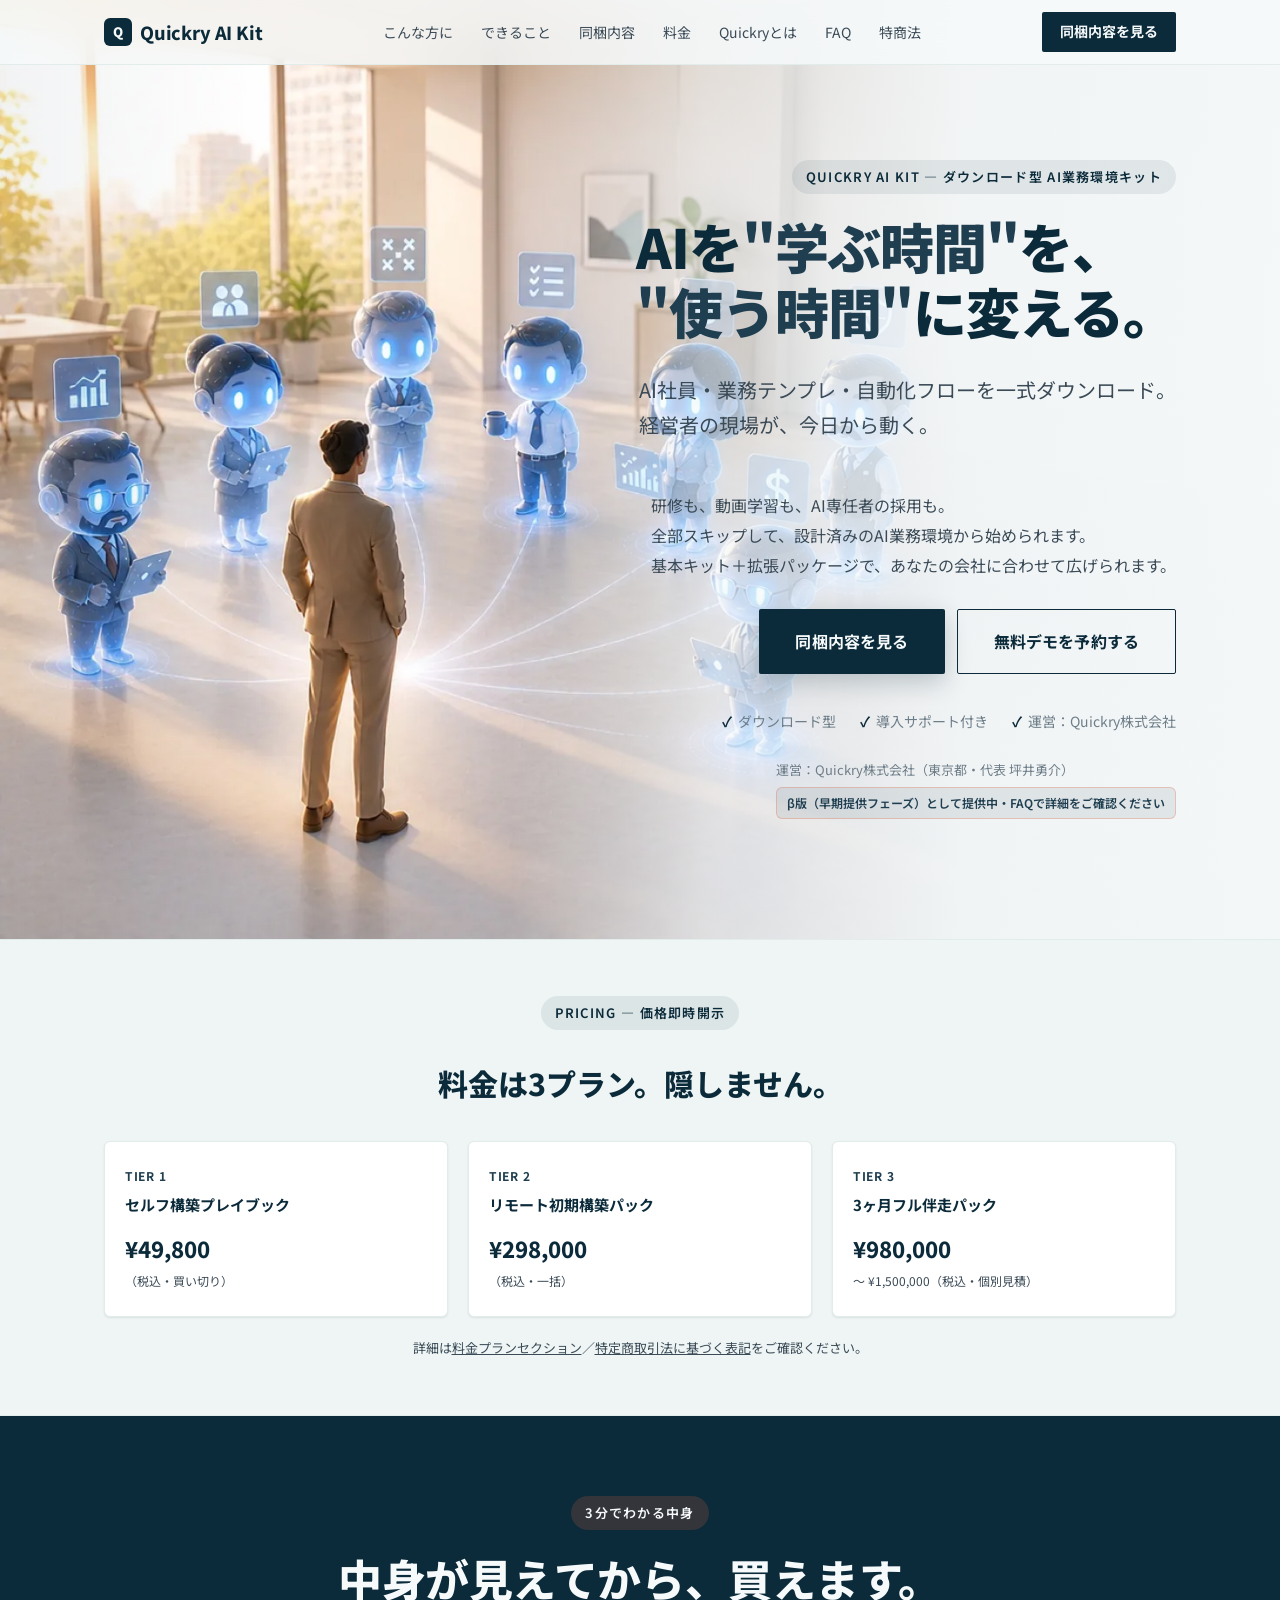
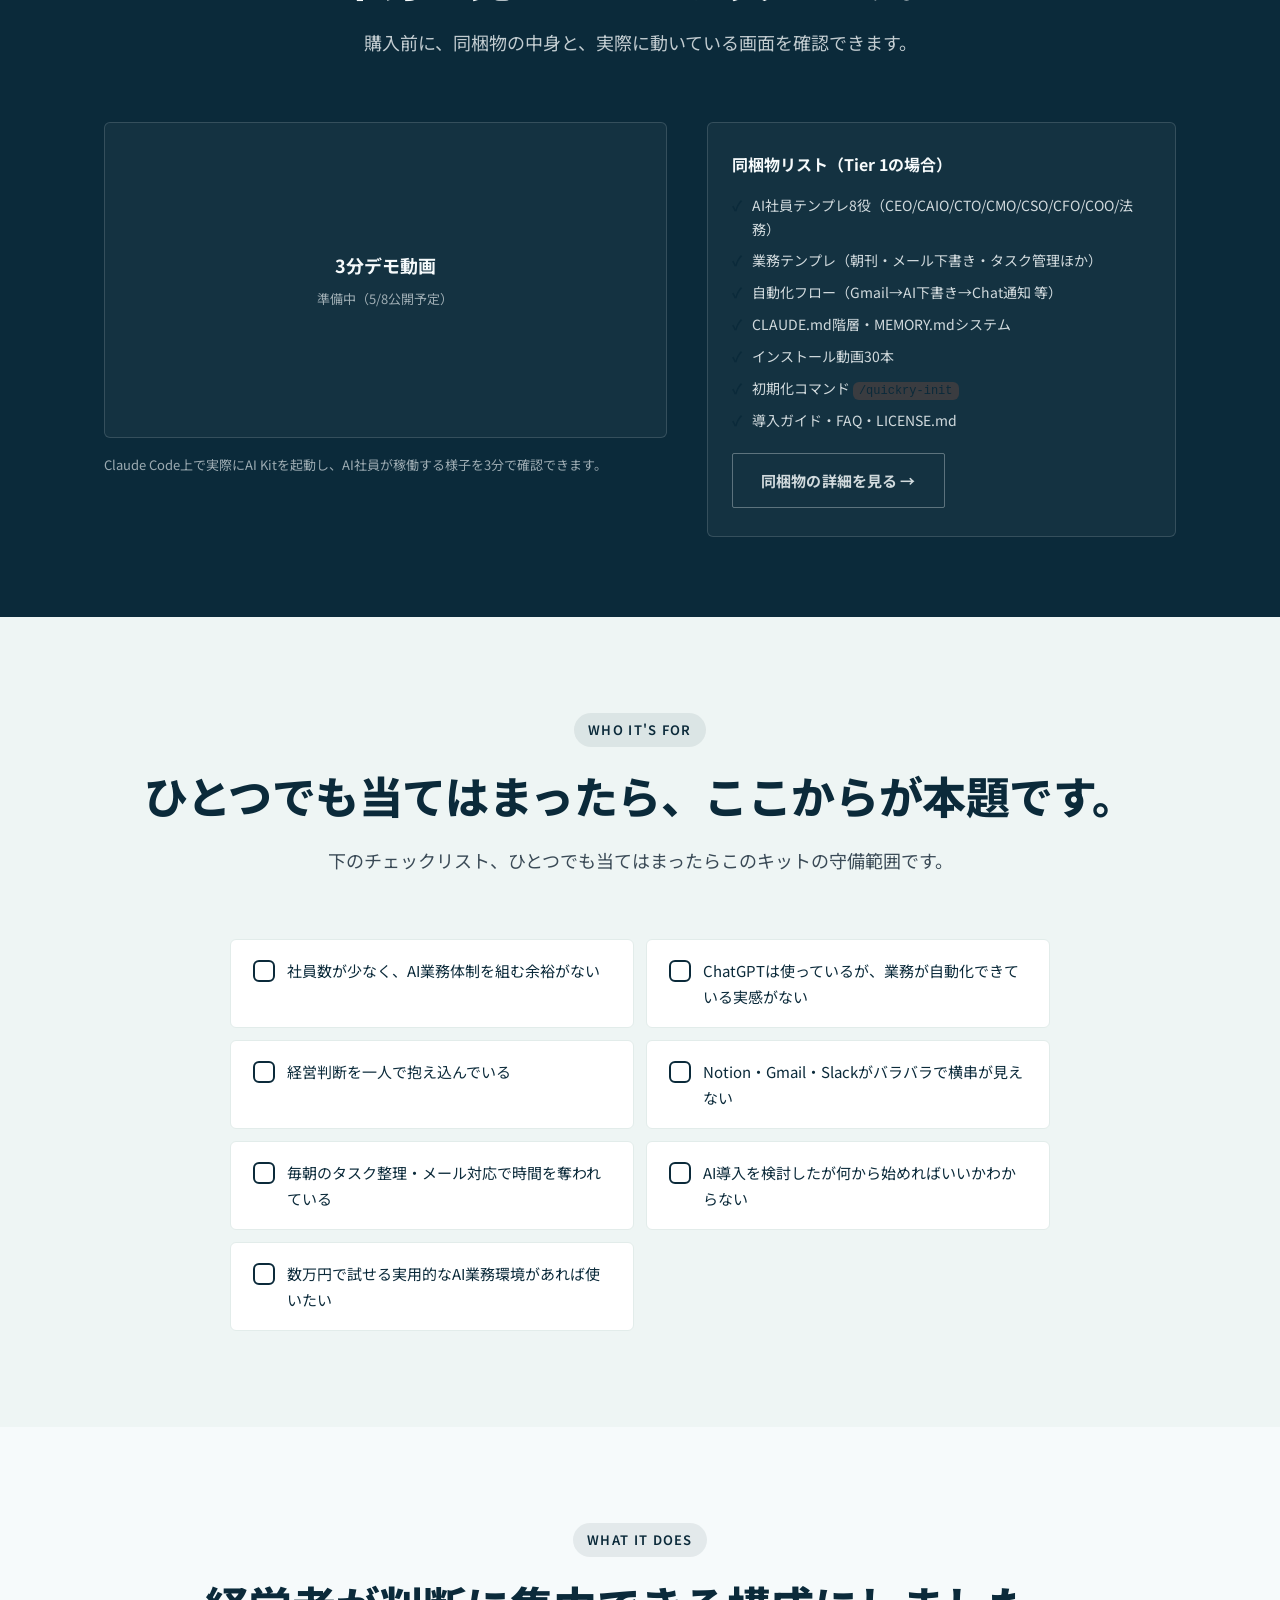
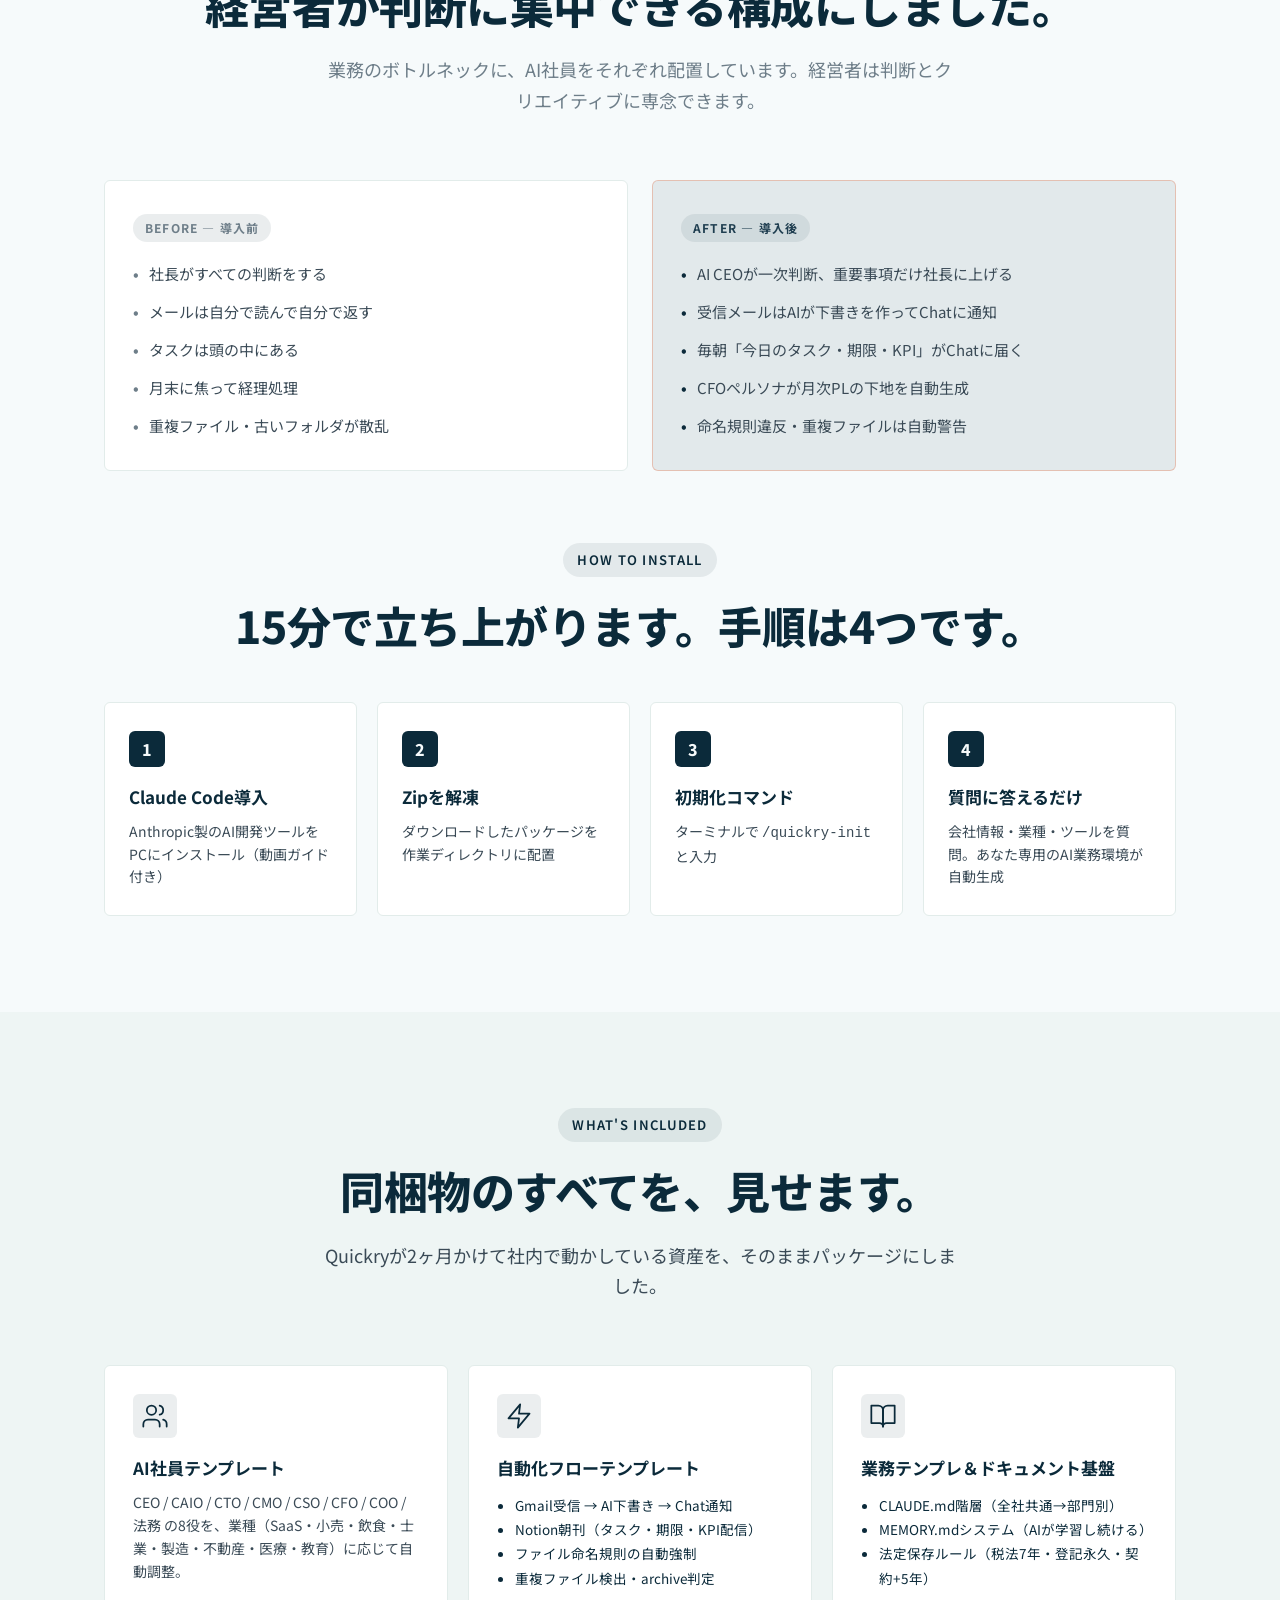
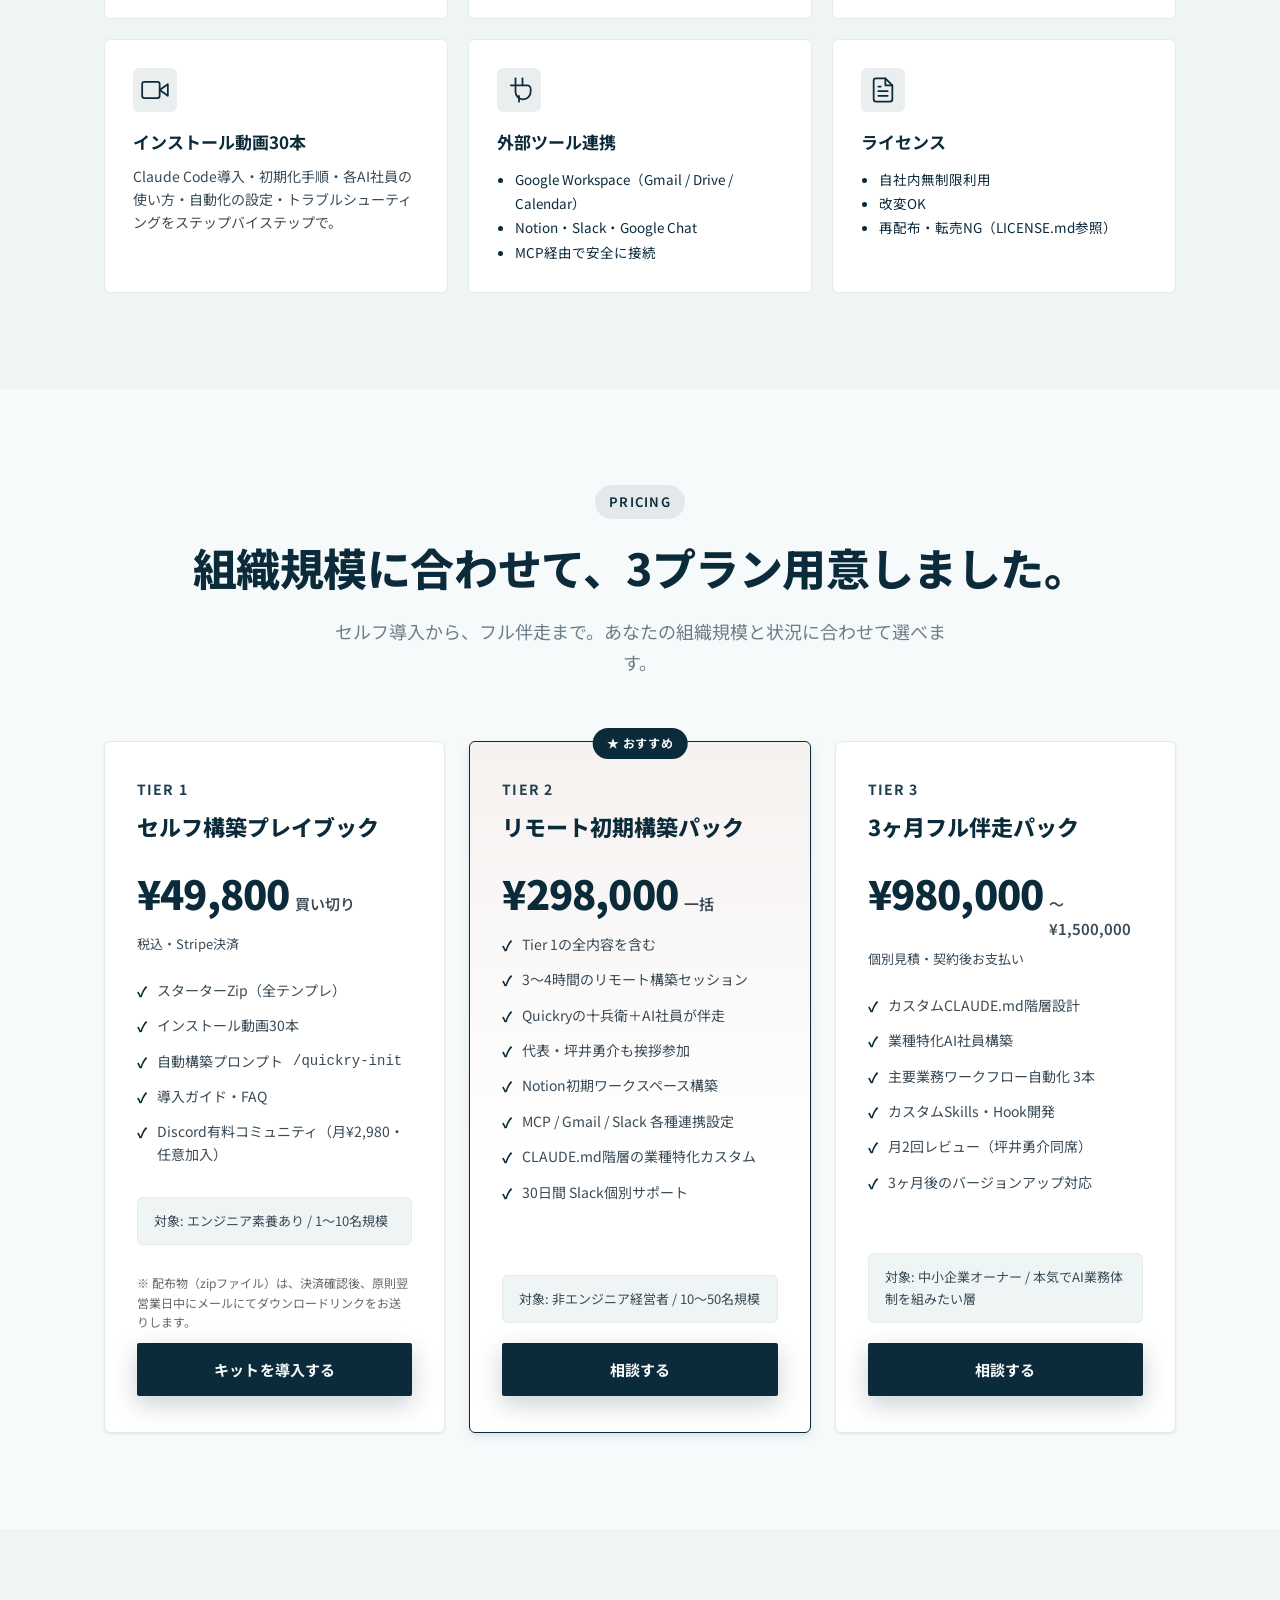
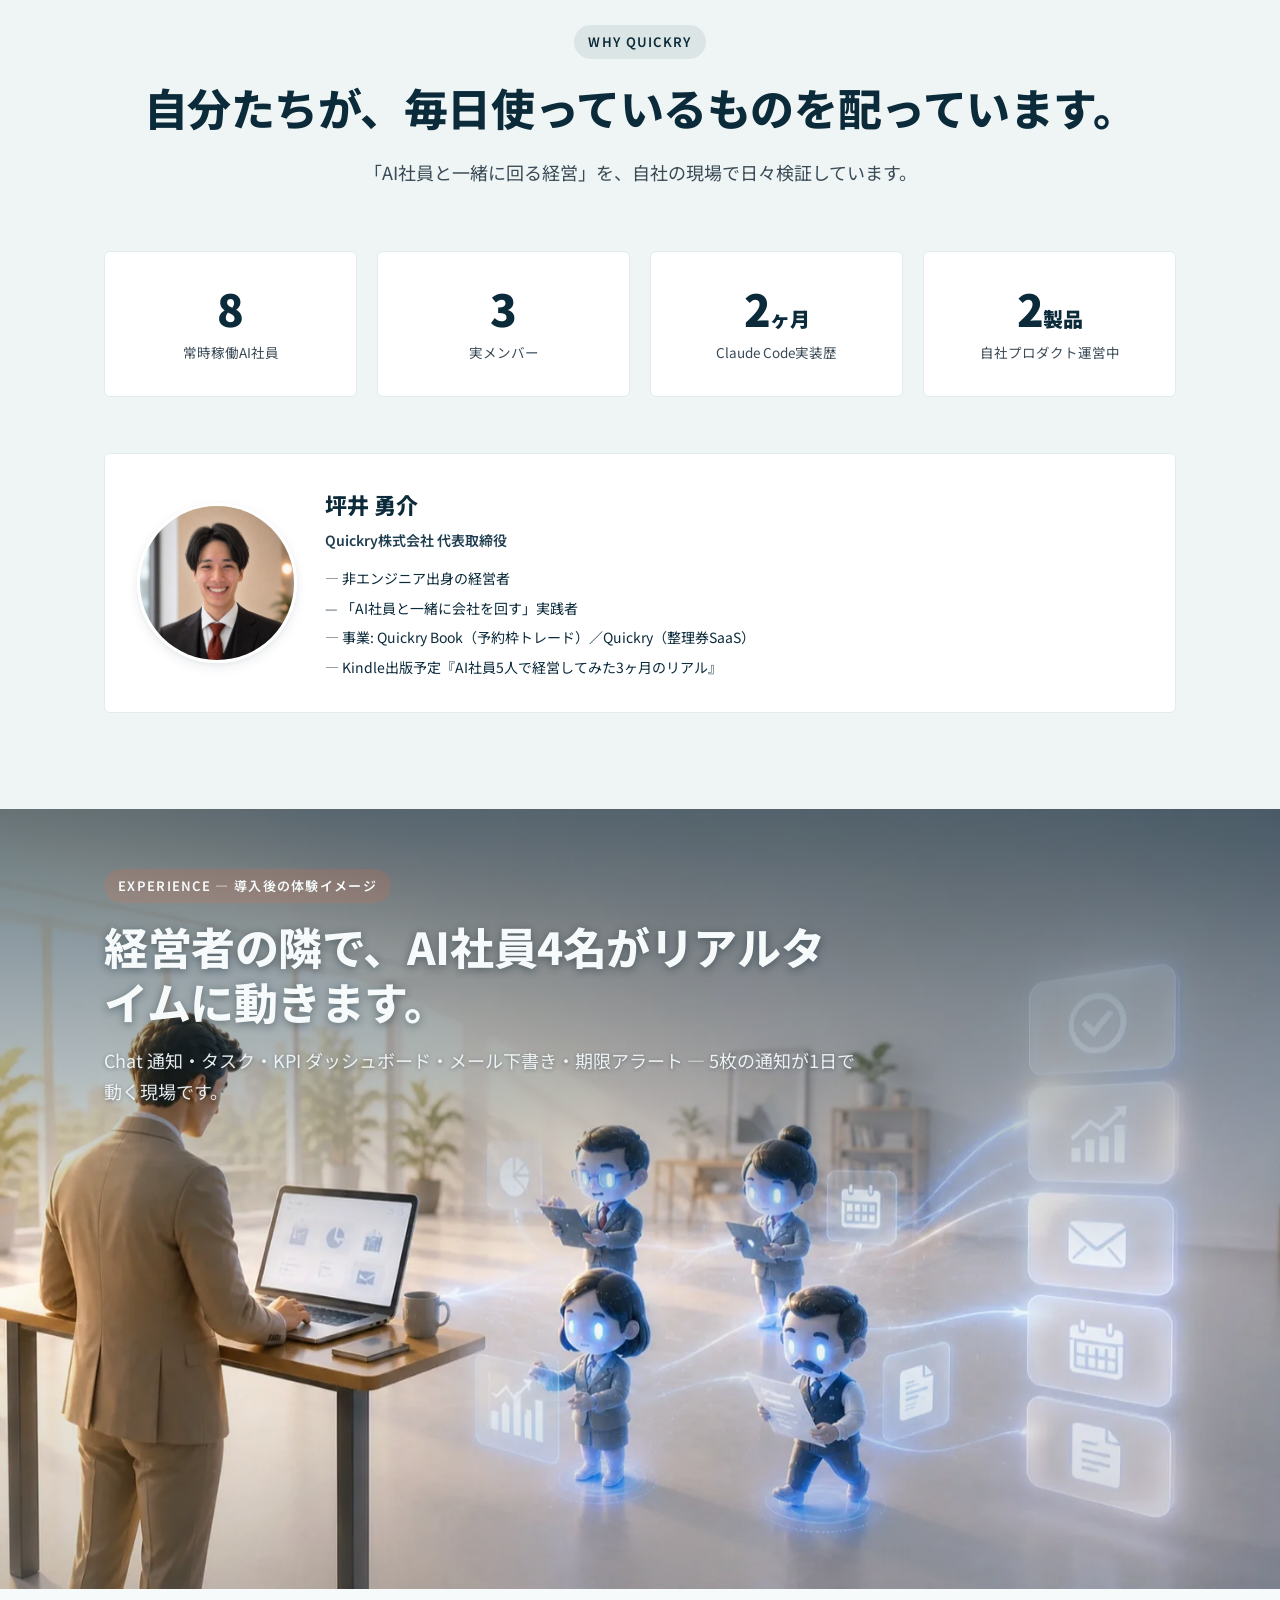
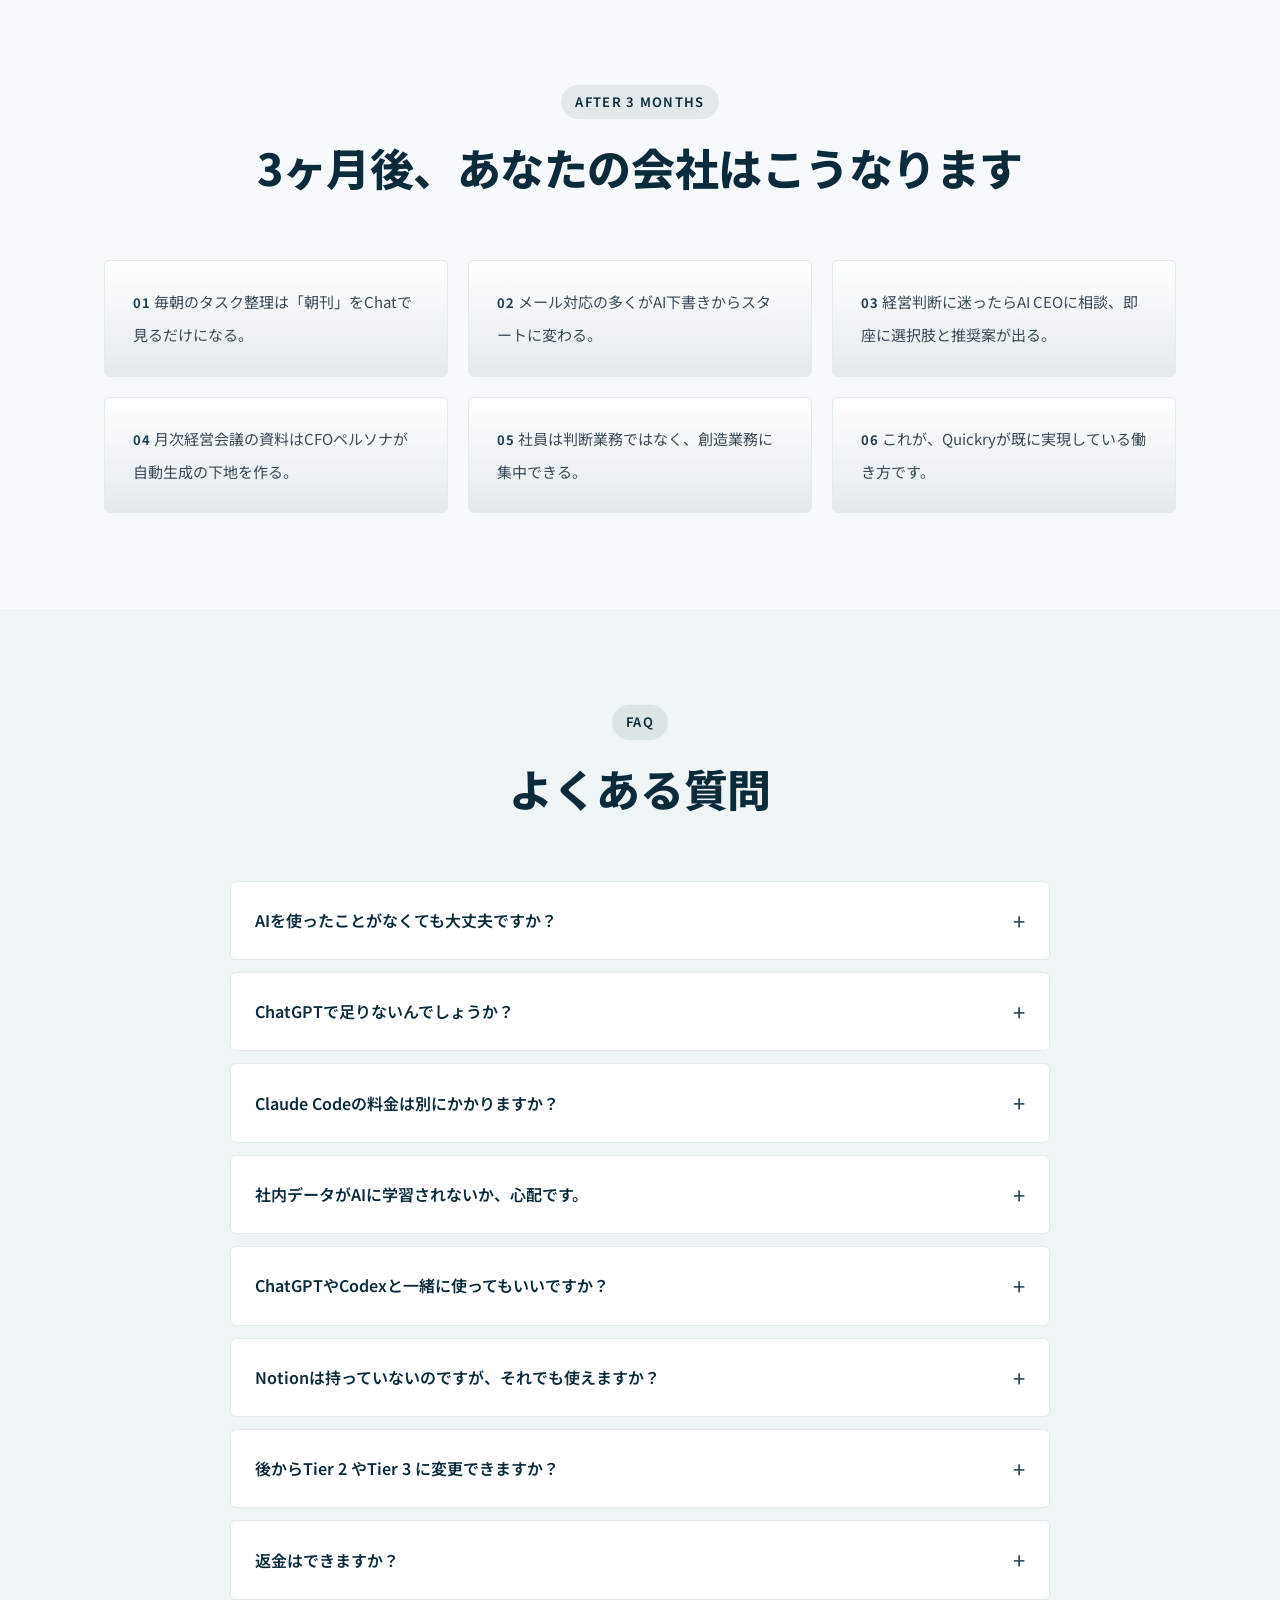
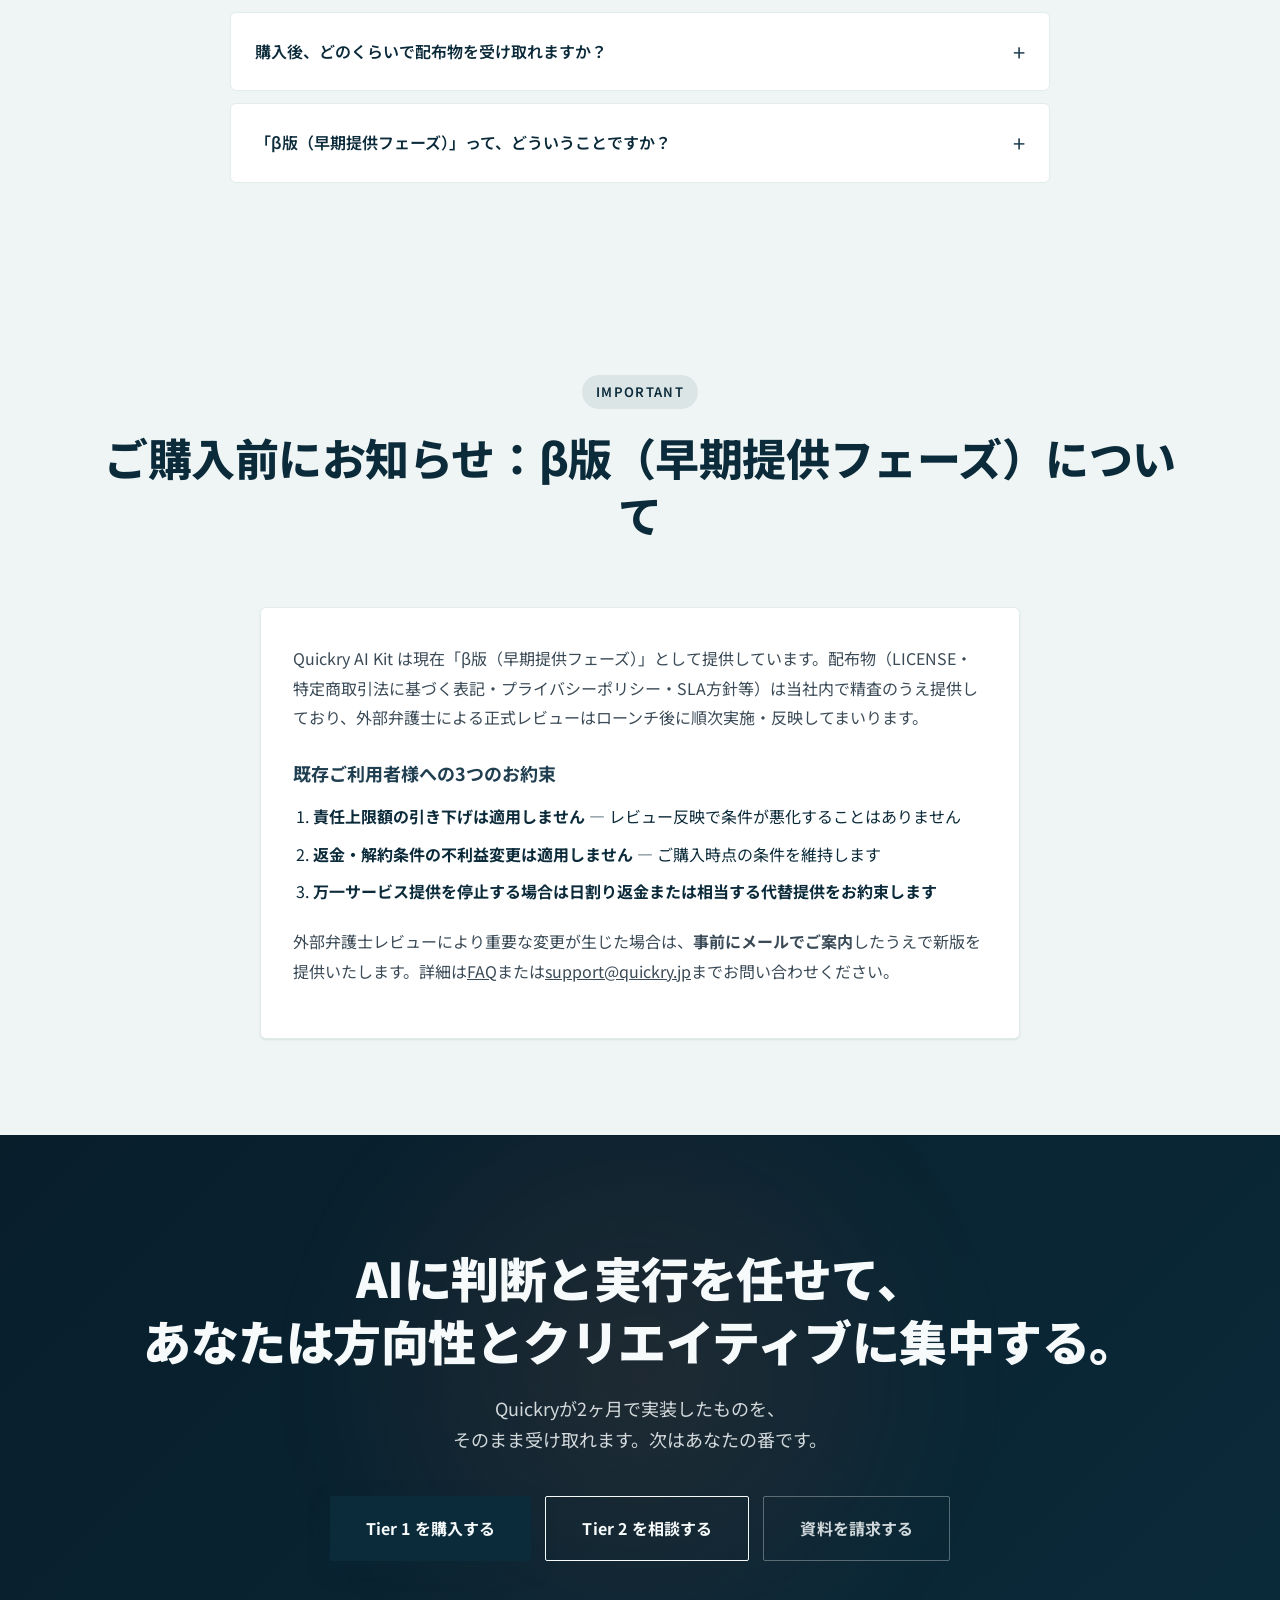
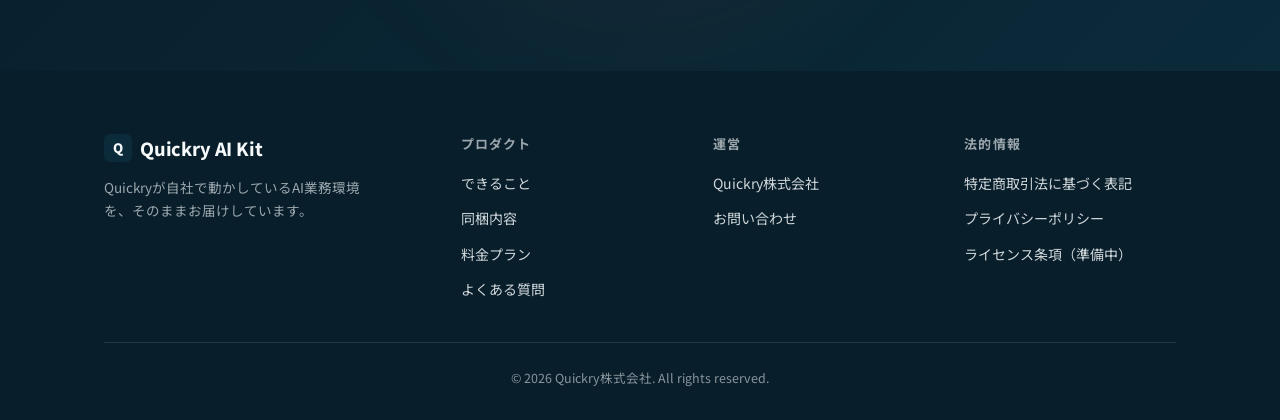
==== index.html @ d0d37cea "feat: AI Kit LP本体（HTML/CSS/Assets）追加 - β版5/15ローンチ準備 - index.html / legal.html / privacy.html: LP本体3ペ" ====
<!doctype html>
<html lang="ja">
  <head>
    <meta charset="UTF-8" />
    <meta name="viewport" content="width=device-width, initial-scale=1.0" />
    <meta
      name="description"
      content="AIを学ぶ時間を、使う時間に変える。AI社員・業務テンプレ・自動化フローを一式ダウンロードできる、ダウンロード型のAI業務環境キット。Claude Code対応。運営：Quickry株式会社。"
    />
    <meta
      name="keywords"
      content="AI業務環境, AI Kit, Claude Code, AI社員, 中小企業, 自動化, Quickry"
    />

    <!-- OGP -->
    <meta property="og:type" content="website" />
    <meta property="og:title" content="Quickry AI Kit — AIを学ぶ時間を、使う時間に変える。" />
    <meta
      property="og:description"
      content="AI社員・業務テンプレ・自動化フローを一式ダウンロード。経営者の現場が、今日から動く。ダウンロード型のAI業務環境キット。"
    />
    <meta property="og:site_name" content="Quickry AI Kit" />
    <meta property="og:image" content="/assets/ogp_1200x630.jpg" />

    <!-- Twitter Card -->
    <meta name="twitter:card" content="summary_large_image" />
    <meta name="twitter:title" content="Quickry AI Kit — AIを学ぶ時間を、使う時間に変える。" />
    <meta name="twitter:description" content="AI社員・業務テンプレ・自動化フローを一式ダウンロード。経営者の現場が、今日から動く。" />
    <meta name="twitter:image" content="/assets/ogp_1200x630.jpg" />

    <!-- Canonical URL（坪井CEO承認後 ai-kit.quickry.jp に確定する想定） -->
    <link rel="canonical" href="https://ai-kit.quickry.jp/" />

    <!-- Structured Data -->
    <script type="application/ld+json">
      {
        "@context": "https://schema.org",
        "@type": "Product",
        "name": "Quickry AI Kit",
        "description": "AIを学ぶ時間を、使う時間に変える。AI社員・業務テンプレ・自動化フローを一式ダウンロードできる、ダウンロード型のAI業務環境キット。",
        "brand": {
          "@type": "Brand",
          "name": "Quickry"
        },
        "image": "/assets/ogp_1200x630.jpg",
        "offers": [
          {
            "@type": "Offer",
            "name": "Tier 1 セルフ構築プレイブック",
            "price": "49800",
            "priceCurrency": "JPY"
          },
          {
            "@type": "Offer",
            "name": "Tier 2 リモート初期構築パック",
            "price": "298000",
            "priceCurrency": "JPY"
          },
          {
            "@type": "Offer",
            "name": "Tier 3 3ヶ月フル伴走パック",
            "price": "980000",
            "priceCurrency": "JPY"
          }
        ]
      }
    </script>

    <title>Quickry AI Kit — AIを学ぶ時間を、使う時間に変える。</title>

    <link rel="preconnect" href="https://fonts.googleapis.com" />
    <link rel="preconnect" href="https://fonts.gstatic.com" crossorigin />
    <link
      href="https://fonts.googleapis.com/css2?family=Noto+Sans+JP:wght@400;500;600;700;800;900&display=swap"
      rel="stylesheet"
    />
    <link rel="stylesheet" href="style.css" />

    <!-- Google tag (gtag.js) -->
    <script async src="https://www.googletagmanager.com/gtag/js?id=G-9F9V0YL1FL"></script>
    <script>
      window.dataLayer = window.dataLayer || [];
      function gtag(){dataLayer.push(arguments);}
      gtag('js', new Date());
      gtag('config', 'G-9F9V0YL1FL');
      // 明示的 page_view（拡張計測機能で自動送信されるが DebugView 動作確認のため明示）
      gtag('event', 'page_view', {
        page_title: document.title,
        page_location: window.location.href,
        page_path: window.location.pathname
      });
    </script>
  </head>
  <body>
    <!-- ======================= Header ======================= -->
    <header class="site-header">
      <div class="container">
        <nav class="nav" aria-label="Primary">
          <a href="#" class="nav-brand">
            <span class="nav-brand-mark">Q</span>
            <span>Quickry AI Kit</span>
          </a>
          <ul class="nav-links">
            <li><a href="#problem">こんな方に</a></li>
            <li><a href="#overview">できること</a></li>
            <li><a href="#includes">同梱内容</a></li>
            <li><a href="#pricing">料金</a></li>
            <li><a href="#why">Quickryとは</a></li>
            <li><a href="#faq">FAQ</a></li>
            <li><a href="legal.html">特商法</a></li>
          </ul>
          <a href="#pricing" class="nav-cta">同梱内容を見る</a>
          <button class="nav-toggle" aria-label="メニューを開く">☰</button>
        </nav>
      </div>
    </header>

    <!-- ======================= Hero ======================= -->
    <!-- D案 2026-05-05 里見§3-3: フル幅画像背景 + 右overlayコピー帯
         - .hero-bg-picture（absolute全面・picture要素）
         - .hero-inner-overlay（右寄せ max-width 520px）
         - モバイルは縦並び（画像上・コピー下） -->
    <section class="hero">
      <picture class="hero-bg-picture">
        <!-- モバイル WebP（最優先・帯域節約） -->
        <source
          media="(max-width: 768px)"
          srcset="assets/hero_main_mobile_750x420.webp"
          type="image/webp"
        />
        <!-- モバイル JPEG（WebP非対応モバイルブラウザ向け） -->
        <source
          media="(max-width: 768px)"
          srcset="assets/hero_main_mobile_750x420.jpg"
          type="image/jpeg"
        />
        <!-- デスクトップ WebP 優先 -->
        <source
          srcset="assets/hero_main_1920x1080.webp"
          type="image/webp"
        />
        <!-- フォールバック JPEG（デスクトップ・WebP非対応） -->
        <img
          src="assets/hero_main_1920x1080.jpg"
          alt="経営者を取り囲む7名のAI社員ミニチュア・Quickry AI Kit"
          width="1920"
          height="1080"
          loading="eager"
          fetchpriority="high"
          decoding="async"
        />
      </picture>
      <div class="hero-inner-overlay">
        <span class="eyebrow">Quickry AI Kit — ダウンロード型 AI業務環境キット</span>
        <h1 class="hero-title">
          <span class="hero-title-line">AIを<span class="accent">"学ぶ時間"</span>を、</span>
          <span class="hero-title-line"><span class="accent">"使う時間"</span>に変える。</span>
        </h1>
        <p class="hero-sub">
          AI社員・業務テンプレ・自動化フローを一式ダウンロード。<br />
          経営者の現場が、今日から動く。
        </p>
        <p class="hero-desc">
          研修も、動画学習も、AI専任者の採用も。<br />
          全部スキップして、設計済みのAI業務環境から始められます。<br />
          基本キット＋拡張パッケージで、あなたの会社に合わせて広げられます。
        </p>
        <div class="hero-cta-group">
          <a href="#includes" class="btn btn-primary btn-lg">同梱内容を見る</a>
          <a href="#contact" data-lead-tier="demo" class="btn btn-secondary btn-lg">無料デモを予約する</a>
        </div>
        <div class="hero-badges">
          <span>ダウンロード型</span>
          <span>導入サポート付き</span>
          <span>運営：Quickry株式会社</span>
        </div>
        <p class="hero-company">
          運営：Quickry株式会社（東京都・代表 坪井勇介）<br />
          <span class="alpha-label">β版（早期提供フェーズ）として提供中・FAQで詳細をご確認ください</span>
        </p>
      </div>
    </section>

    <!-- ======================= Price Quick View (FV直下・即時開示) ======================= -->
    <section class="price-quick">
      <div class="container">
        <div class="price-quick-inner">
          <div class="price-quick-head">
            <span class="eyebrow">Pricing — 価格即時開示</span>
            <h2>料金は3プラン。隠しません。</h2>
          </div>
          <div class="price-quick-grid">
            <div class="price-quick-item">
              <div class="pq-tier">Tier 1</div>
              <div class="pq-name">セルフ構築プレイブック</div>
              <div class="pq-amount">¥49,800<span class="pq-unit">（税込・買い切り）</span></div>
            </div>
            <div class="price-quick-item">
              <div class="pq-tier">Tier 2</div>
              <div class="pq-name">リモート初期構築パック</div>
              <div class="pq-amount">¥298,000<span class="pq-unit">（税込・一括）</span></div>
            </div>
            <div class="price-quick-item">
              <div class="pq-tier">Tier 3</div>
              <div class="pq-name">3ヶ月フル伴走パック</div>
              <div class="pq-amount">¥980,000<span class="pq-unit">〜 ¥1,500,000（税込・個別見積）</span></div>
            </div>
          </div>
          <p class="price-quick-note">
            詳細は<a href="#pricing">料金プランセクション</a>／<a href="legal.html">特定商取引法に基づく表記</a>をご確認ください。
          </p>
        </div>
      </div>
    </section>

    <!-- ======================= Demo + Includes Quick View（中身が見える素材・FV直下固定） ======================= -->
    <section class="demo-quick">
      <div class="container">
        <div class="section-head">
          <span class="eyebrow">3分でわかる中身</span>
          <h2 class="section-title">中身が見えてから、買えます。</h2>
          <p class="section-subtitle">
            購入前に、同梱物の中身と、実際に動いている画面を確認できます。
          </p>
        </div>
        <div class="demo-grid">
          <div class="demo-video">
            <div class="demo-video-wrap">
              <!-- 3分デモ動画埋め込み枠（YouTube等） -->
              <div class="demo-video-placeholder">
                <span class="demo-video-label">3分デモ動画</span>
                <span class="demo-video-sub">準備中（5/8公開予定）</span>
              </div>
            </div>
            <p class="demo-video-caption">
              Claude Code上で実際にAI Kitを起動し、AI社員が稼働する様子を3分で確認できます。
            </p>
          </div>
          <div class="demo-list">
            <h4>同梱物リスト（Tier 1の場合）</h4>
            <ul>
              <li>AI社員テンプレ8役（CEO/CAIO/CTO/CMO/CSO/CFO/COO/法務）</li>
              <li>業務テンプレ（朝刊・メール下書き・タスク管理ほか）</li>
              <li>自動化フロー（Gmail→AI下書き→Chat通知 等）</li>
              <li>CLAUDE.md階層・MEMORY.mdシステム</li>
              <li>インストール動画30本</li>
              <li>初期化コマンド <code>/quickry-init</code></li>
              <li>導入ガイド・FAQ・LICENSE.md</li>
            </ul>
            <a href="#includes" class="btn btn-ghost">同梱物の詳細を見る →</a>
          </div>
        </div>
      </div>
    </section>

    <!-- ======================= Problem Checklist ======================= -->
    <section class="section section-soft" id="problem">
      <div class="container">
        <div class="section-head">
          <span class="eyebrow">Who it's for</span>
          <h2 class="section-title">ひとつでも当てはまったら、ここからが本題です。</h2>
          <p class="section-subtitle">
            下のチェックリスト、ひとつでも当てはまったらこのキットの守備範囲です。
          </p>
        </div>
        <div class="checklist">
          <div class="check-item">
            <span class="box"></span>
            <span>社員数が少なく、AI業務体制を組む余裕がない</span>
          </div>
          <div class="check-item">
            <span class="box"></span>
            <span
              >ChatGPTは使っているが、業務が自動化できている実感がない</span
            >
          </div>
          <div class="check-item">
            <span class="box"></span>
            <span>経営判断を一人で抱え込んでいる</span>
          </div>
          <div class="check-item">
            <span class="box"></span>
            <span>Notion・Gmail・Slackがバラバラで横串が見えない</span>
          </div>
          <div class="check-item">
            <span class="box"></span>
            <span>毎朝のタスク整理・メール対応で時間を奪われている</span>
          </div>
          <div class="check-item">
            <span class="box"></span>
            <span>AI導入を検討したが何から始めればいいかわからない</span>
          </div>
          <div class="check-item">
            <span class="box"></span>
            <span>数万円で試せる実用的なAI業務環境があれば使いたい</span>
          </div>
        </div>
      </div>
    </section>

    <!-- ======================= Overview / Before-After ======================= -->
    <section class="section" id="overview">
      <div class="container">
        <div class="section-head">
          <span class="eyebrow">What it does</span>
          <h2 class="section-title">経営者が判断に集中できる構成にしました。</h2>
          <p class="section-subtitle">
            業務のボトルネックに、AI社員をそれぞれ配置しています。経営者は判断とクリエイティブに専念できます。
          </p>
        </div>
        <div class="ba-grid">
          <div class="ba-card before">
            <span class="ba-label">Before — 導入前</span>
            <ul class="ba-list">
              <li>社長がすべての判断をする</li>
              <li>メールは自分で読んで自分で返す</li>
              <li>タスクは頭の中にある</li>
              <li>月末に焦って経理処理</li>
              <li>重複ファイル・古いフォルダが散乱</li>
            </ul>
          </div>
          <div class="ba-card after">
            <span class="ba-label">After — 導入後</span>
            <ul class="ba-list">
              <li>AI CEOが一次判断、重要事項だけ社長に上げる</li>
              <li>受信メールはAIが下書きを作ってChatに通知</li>
              <li>毎朝「今日のタスク・期限・KPI」がChatに届く</li>
              <li>CFOペルソナが月次PLの下地を自動生成</li>
              <li>命名規則違反・重複ファイルは自動警告</li>
            </ul>
          </div>
        </div>

        <div style="margin-top: 72px">
          <div class="section-head" style="margin-bottom: 32px">
            <span class="eyebrow">How to install</span>
            <h2 class="section-title">15分で立ち上がります。手順は4つです。</h2>
          </div>
          <div class="steps">
            <div class="step">
              <div class="step-num">1</div>
              <h4>Claude Code導入</h4>
              <p>Anthropic製のAI開発ツールをPCにインストール（動画ガイド付き）</p>
            </div>
            <div class="step">
              <div class="step-num">2</div>
              <h4>Zipを解凍</h4>
              <p>ダウンロードしたパッケージを作業ディレクトリに配置</p>
            </div>
            <div class="step">
              <div class="step-num">3</div>
              <h4>初期化コマンド</h4>
              <p>ターミナルで <code>/quickry-init</code> と入力</p>
            </div>
            <div class="step">
              <div class="step-num">4</div>
              <h4>質問に答えるだけ</h4>
              <p>会社情報・業種・ツールを質問。あなた専用のAI業務環境が自動生成</p>
            </div>
          </div>
        </div>
      </div>
    </section>

    <!-- ======================= Includes ======================= -->
    <section class="section section-soft" id="includes">
      <div class="container">
        <div class="section-head">
          <span class="eyebrow">What's included</span>
          <h2 class="section-title">同梱物のすべてを、見せます。</h2>
          <p class="section-subtitle">
            Quickryが2ヶ月かけて社内で動かしている資産を、そのままパッケージにしました。
          </p>
        </div>
        <div class="includes-grid">
          <div class="include-card">
            <div class="include-icon">
              <svg xmlns="http://www.w3.org/2000/svg" width="28" height="28" viewBox="0 0 24 24" fill="none" stroke="currentColor" stroke-width="1.5" stroke-linecap="round" stroke-linejoin="round" aria-hidden="true"><path d="M16 21v-2a4 4 0 0 0-4-4H6a4 4 0 0 0-4 4v2"/><circle cx="9" cy="7" r="4"/><path d="M22 21v-2a4 4 0 0 0-3-3.87"/><path d="M16 3.13a4 4 0 0 1 0 7.75"/></svg>
            </div>
            <h4>AI社員テンプレート</h4>
            <p>CEO / CAIO / CTO / CMO / CSO / CFO / COO / 法務 の8役を、業種（SaaS・小売・飲食・士業・製造・不動産・医療・教育）に応じて自動調整。</p>
          </div>
          <div class="include-card">
            <div class="include-icon">
              <svg xmlns="http://www.w3.org/2000/svg" width="28" height="28" viewBox="0 0 24 24" fill="none" stroke="currentColor" stroke-width="1.5" stroke-linecap="round" stroke-linejoin="round" aria-hidden="true"><polygon points="13 2 3 14 12 14 11 22 21 10 12 10 13 2"/></svg>
            </div>
            <h4>自動化フローテンプレート</h4>
            <ul>
              <li>Gmail受信 → AI下書き → Chat通知</li>
              <li>Notion朝刊（タスク・期限・KPI配信）</li>
              <li>ファイル命名規則の自動強制</li>
              <li>重複ファイル検出・archive判定</li>
            </ul>
          </div>
          <div class="include-card">
            <div class="include-icon">
              <svg xmlns="http://www.w3.org/2000/svg" width="28" height="28" viewBox="0 0 24 24" fill="none" stroke="currentColor" stroke-width="1.5" stroke-linecap="round" stroke-linejoin="round" aria-hidden="true"><path d="M2 3h6a4 4 0 0 1 4 4v14a3 3 0 0 0-3-3H2z"/><path d="M22 3h-6a4 4 0 0 0-4 4v14a3 3 0 0 1 3-3h7z"/></svg>
            </div>
            <h4>業務テンプレ＆ドキュメント基盤</h4>
            <ul>
              <li>CLAUDE.md階層（全社共通→部門別）</li>
              <li>MEMORY.mdシステム（AIが学習し続ける）</li>
              <li>法定保存ルール（税法7年・登記永久・契約+5年）</li>
            </ul>
          </div>
          <div class="include-card">
            <div class="include-icon">
              <svg xmlns="http://www.w3.org/2000/svg" width="28" height="28" viewBox="0 0 24 24" fill="none" stroke="currentColor" stroke-width="1.5" stroke-linecap="round" stroke-linejoin="round" aria-hidden="true"><polygon points="23 7 16 12 23 17 23 7"/><rect x="1" y="5" width="15" height="14" rx="2" ry="2"/></svg>
            </div>
            <h4>インストール動画30本</h4>
            <p>Claude Code導入・初期化手順・各AI社員の使い方・自動化の設定・トラブルシューティングをステップバイステップで。</p>
          </div>
          <div class="include-card">
            <div class="include-icon">
              <svg xmlns="http://www.w3.org/2000/svg" width="28" height="28" viewBox="0 0 24 24" fill="none" stroke="currentColor" stroke-width="1.5" stroke-linecap="round" stroke-linejoin="round" aria-hidden="true"><path d="M9 2v6"/><path d="M15 2v6"/><path d="M12 17v5"/><path d="M5 8h14a3 3 0 0 1 3 3v2.5a6.5 6.5 0 0 1-13 0V8z"/></svg>
            </div>
            <h4>外部ツール連携</h4>
            <ul>
              <li>Google Workspace（Gmail / Drive / Calendar）</li>
              <li>Notion・Slack・Google Chat</li>
              <li>MCP経由で安全に接続</li>
            </ul>
          </div>
          <div class="include-card">
            <div class="include-icon">
              <svg xmlns="http://www.w3.org/2000/svg" width="28" height="28" viewBox="0 0 24 24" fill="none" stroke="currentColor" stroke-width="1.5" stroke-linecap="round" stroke-linejoin="round" aria-hidden="true"><path d="M14 2H6a2 2 0 0 0-2 2v16a2 2 0 0 0 2 2h12a2 2 0 0 0 2-2V8z"/><polyline points="14 2 14 8 20 8"/><line x1="16" y1="13" x2="8" y2="13"/><line x1="16" y1="17" x2="8" y2="17"/><polyline points="10 9 9 9 8 9"/></svg>
            </div>
            <h4>ライセンス</h4>
            <ul>
              <li>自社内無制限利用</li>
              <li>改変OK</li>
              <li>再配布・転売NG（LICENSE.md参照）</li>
            </ul>
          </div>
        </div>
      </div>
    </section>

    <!-- ======================= Pricing ======================= -->
    <section class="section" id="pricing">
      <div class="container">
        <div class="section-head">
          <span class="eyebrow">Pricing</span>
          <h2 class="section-title">組織規模に合わせて、3プラン用意しました。</h2>
          <p class="section-subtitle">
            セルフ導入から、フル伴走まで。あなたの組織規模と状況に合わせて選べます。
          </p>
        </div>
        <div class="pricing-grid">
          <!-- Tier 1 -->
          <div class="price-card">
            <div class="price-tier">Tier 1</div>
            <div class="price-name">セルフ構築プレイブック</div>
            <div class="price-amount">
              <span class="num">¥49,800</span>
              <span class="unit">買い切り</span>
            </div>
            <div class="price-note">税込・Stripe決済</div>
            <ul class="price-features">
              <li>スターターZip（全テンプレ）</li>
              <li>インストール動画30本</li>
              <li>自動構築プロンプト <code>/quickry-init</code></li>
              <li>導入ガイド・FAQ</li>
              <li>Discord有料コミュニティ（月¥2,980・任意加入）</li>
            </ul>
            <div class="price-target">
              対象: エンジニア素養あり / 1〜10名規模
            </div>
            <p class="price-sla-note" style="font-size: 12px; color: #666; line-height: 1.6; margin: 8px 0 12px;">
              ※ 配布物（zipファイル）は、決済確認後、原則翌営業日中にメールにてダウンロードリンクをお送りします。
            </p>
            <a
              href="#contact"
              data-stripe-tier="1"
              class="btn btn-primary btn-block"
              >キットを導入する</a
            >
          </div>

          <!-- Tier 2 -->
          <div class="price-card featured">
            <div class="price-tier">Tier 2</div>
            <div class="price-name">リモート初期構築パック</div>
            <div class="price-amount">
              <span class="num">¥298,000</span>
              <span class="unit">一括</span>
            </div>
            <ul class="price-features">
              <li>Tier 1の全内容を含む</li>
              <li>3〜4時間のリモート構築セッション</li>
              <li>Quickryの十兵衛＋AI社員が伴走</li>
              <li>代表・坪井勇介も挨拶参加</li>
              <li>Notion初期ワークスペース構築</li>
              <li>MCP / Gmail / Slack 各種連携設定</li>
              <li>CLAUDE.md階層の業種特化カスタム</li>
              <li>30日間 Slack個別サポート</li>
            </ul>
            <div class="price-target">
              対象: 非エンジニア経営者 / 10〜50名規模
            </div>
            <a href="#contact" data-lead-tier="2" class="btn btn-primary btn-block">相談する</a>
          </div>

          <!-- Tier 3 -->
          <div class="price-card">
            <div class="price-tier">Tier 3</div>
            <div class="price-name">3ヶ月フル伴走パック</div>
            <div class="price-amount">
              <span class="num">¥980,000</span>
              <span class="unit">〜 ¥1,500,000</span>
            </div>
            <div class="price-note">個別見積・契約後お支払い</div>
            <ul class="price-features">
              <li>カスタムCLAUDE.md階層設計</li>
              <li>業種特化AI社員構築</li>
              <li>主要業務ワークフロー自動化 3本</li>
              <li>カスタムSkills・Hook開発</li>
              <li>月2回レビュー（坪井勇介同席）</li>
              <li>3ヶ月後のバージョンアップ対応</li>
            </ul>
            <div class="price-target">
              対象: 中小企業オーナー / 本気でAI業務体制を組みたい層
            </div>
            <a href="#contact" data-lead-tier="3" class="btn btn-primary btn-block">相談する</a>
          </div>
        </div>
      </div>
    </section>

    <!-- ======================= Why Quickry ======================= -->
    <section class="section section-soft" id="why">
      <div class="container">
        <div class="section-head">
          <span class="eyebrow">Why Quickry</span>
          <h2 class="section-title">自分たちが、毎日使っているものを配っています。</h2>
          <p class="section-subtitle">
            「AI社員と一緒に回る経営」を、自社の現場で日々検証しています。
          </p>
        </div>
        <div class="stats-grid">
          <div class="stat">
            <div class="stat-num">8</div>
            <div class="stat-label">常時稼働AI社員</div>
          </div>
          <div class="stat">
            <div class="stat-num">3</div>
            <div class="stat-label">実メンバー</div>
          </div>
          <div class="stat">
            <div class="stat-num">2<span style="font-size: 20px">ヶ月</span></div>
            <div class="stat-label">Claude Code実装歴</div>
          </div>
          <div class="stat">
            <div class="stat-num">2<span style="font-size: 20px">製品</span></div>
            <div class="stat-label">自社プロダクト運営中</div>
          </div>
        </div>

        <div class="owner-card">
          <img class="owner-avatar" src="assets/owner_tsuboi_160x160.png" alt="坪井 勇介（Quickry株式会社 代表取締役）" width="160" height="160" loading="lazy" decoding="async" />
          <div class="owner-meta">
            <h4>坪井 勇介</h4>
            <div class="role">Quickry株式会社 代表取締役</div>
            <ul>
              <li>非エンジニア出身の経営者</li>
              <li>「AI社員と一緒に会社を回す」実践者</li>
              <li>事業: Quickry Book（予約枠トレード）／Quickry（整理券SaaS）</li>
              <li>Kindle出版予定『AI社員5人で経営してみた3ヶ月のリアル』</li>
            </ul>
          </div>
        </div>
      </div>
    </section>

    <!-- ======================= Experience（体験ビジュアル） ======================= -->
    <!-- D案 v4.1 2026-05-05 里見§5: フル幅画像背景 + 上部overlayコピー帯（坪井FB#3対応）
         - .experience-bg-picture（absolute全面・picture要素）
         - .experience-inner-overlay（上寄せ・左揃え・max-width 760px）
         - モバイルは縦並び（コピー上・画像下） -->
    <section class="section-experience" id="experience">
      <picture class="experience-bg-picture">
        <source
          srcset="assets/section_experience_1600x900.webp"
          type="image/webp"
        />
        <img
          src="assets/section_experience_1600x900.jpg"
          alt="経営者・AI社員4名・ダッシュボード5枚通知・Quickry AI Kit体験イメージ"
          width="1600"
          height="900"
          loading="lazy"
          decoding="async"
        />
      </picture>
      <div class="experience-inner-overlay">
        <span class="eyebrow">Experience — 導入後の体験イメージ</span>
        <h2 class="section-title">経営者の隣で、AI社員4名がリアルタイムに動きます。</h2>
        <p class="section-subtitle">
          Chat 通知・タスク・KPI ダッシュボード・メール下書き・期限アラート — 5枚の通知が1日で動く現場です。
        </p>
      </div>
    </section>

    <!-- ======================= Future ======================= -->
    <section class="section">
      <div class="container">
        <div class="section-head">
          <span class="eyebrow">After 3 months</span>
          <h2 class="section-title">3ヶ月後、あなたの会社はこうなります</h2>
        </div>
        <div class="future-list">
          <div class="future-card">
            <div class="num">01</div>
            毎朝のタスク整理は「朝刊」をChatで見るだけになる。
          </div>
          <div class="future-card">
            <div class="num">02</div>
            メール対応の多くがAI下書きからスタートに変わる。
          </div>
          <div class="future-card">
            <div class="num">03</div>
            経営判断に迷ったらAI
            CEOに相談、即座に選択肢と推奨案が出る。
          </div>
          <div class="future-card">
            <div class="num">04</div>
            月次経営会議の資料はCFOペルソナが自動生成の下地を作る。
          </div>
          <div class="future-card">
            <div class="num">05</div>
            社員は判断業務ではなく、創造業務に集中できる。
          </div>
          <div class="future-card">
            <div class="num">06</div>
            これが、Quickryが既に実現している働き方です。
          </div>
        </div>
      </div>
    </section>

    <!-- ======================= FAQ ======================= -->
    <section class="section section-soft" id="faq">
      <div class="container">
        <div class="section-head">
          <span class="eyebrow">FAQ</span>
          <h2 class="section-title">よくある質問</h2>
        </div>
        <div class="faq-list">
          <details class="faq-item">
            <summary>AIを使ったことがなくても大丈夫ですか？</summary>
            <div class="faq-body">
              不要です。ただしターミナルで1〜2行のコマンドを打てる必要があります（ステップバイステップの動画付き）。不安な方は
              Tier 2（リモート構築代行）をおすすめします。
            </div>
          </details>
          <details class="faq-item">
            <summary>ChatGPTで足りないんでしょうか？</summary>
            <div class="faq-body">
              GPTsは「便利なチャット」です。Claude Codeは「ファイル操作・コマンド実行・外部連携を自動で行うAIエージェント基盤」です。本物の業務自動化はClaude
              Codeでないと実現できません。
            </div>
          </details>
          <details class="faq-item">
            <summary>Claude Codeの料金は別にかかりますか？</summary>
            <div class="faq-body">
              Claude Code の利用料は月額$20〜（約¥3,000〜）です。業務利用なら月$100程度が目安です。本パッケージの代金とは別で発生します。
            </div>
          </details>
          <details class="faq-item">
            <summary>社内データがAIに学習されないか、心配です。</summary>
            <div class="faq-body">
              Claude Codeは学習に使用しないデータポリシーを選択できます。また本パッケージはあなたのPC内でローカルに動作するため、データはあなたの管理下にあります。
            </div>
          </details>
          <details class="faq-item">
            <summary>ChatGPTやCodexと一緒に使ってもいいですか？</summary>
            <div class="faq-body">
              Quickry AI Kit は <strong>Claude Code を公式実行環境</strong>としています。他AIツール（ChatGPT、Codex、Cursor 等）との併用は技術的に可能なケースもありますが、<strong>公式サポートの対象外</strong>となります。動作差分・バグ・データ不整合のリスクは利用者にてご判断ください。<br />
              Tier 3（3ヶ月伴走）をご契約の方は、併用ワークフローの設計をカスタムで相談可能です。
            </div>
          </details>
          <details class="faq-item">
            <summary>Notionは持っていないのですが、それでも使えますか？</summary>
            <div class="faq-body">
              使えます。Notion連携は任意機能です。使わない場合はMCP連携設定をスキップできます。Google WorkspaceやSlack連携も個別に選べます。
            </div>
          </details>
          <details class="faq-item">
            <summary>後からTier 2 やTier 3 に変更できますか？</summary>
            <div class="faq-body">
              Tier 1購入後にTier 2へアップグレードする場合は差額決済のみ。Tier 2/Tier 3 の解約条件は個別契約書に準じます。
            </div>
          </details>
          <details class="faq-item">
            <summary>返金はできますか？</summary>
            <div class="faq-body">
              デジタルコンテンツの性質上、購入後のご返金には原則対応しておりません。Tier 2・Tier 3 は契約前に十分にご相談のうえ、ご検討ください。Tier 1 は購入前に商品仕様書・FAQ・導入動画のサンプルをご確認いただけます。
            </div>
          </details>
          <details class="faq-item">
            <summary>購入後、どのくらいで配布物を受け取れますか？</summary>
            <div class="faq-body">
              <p>ご決済完了後、当社よりご登録メールアドレス宛にダウンロードリンクをお送りします（原則翌営業日中・営業日カウント基準）。リンク有効期限は30日間です。</p>
              <p>営業日とは、当社所定の平日（土日祝日・年末年始を除く）を指します。金曜・祝日前のご決済の場合、翌営業日扱いとなる点ご了承ください。</p>
              <p>万一翌営業日を過ぎてもメールが届かない場合は、迷惑メールフォルダをご確認のうえ、<a href="mailto:support@quickry.jp">support@quickry.jp</a> までお問い合わせください。</p>
            </div>
          </details>
          <details class="faq-item">
            <summary>「β版（早期提供フェーズ）」って、どういうことですか？</summary>
            <div class="faq-body">
              <p>Quickry AI Kit は現在「β版（早期提供フェーズ）」として提供しています。配布物（LICENSE・特定商取引法に基づく表記・プライバシーポリシー等）は当社内で精査済みですが、外部弁護士による正式レビューはローンチ後に順次実施・反映してまいります。</p>
              <p><strong>既存ご利用者様への3つのお約束:</strong></p>
              <ol>
                <li>責任上限額の引き下げは適用しません</li>
                <li>返金・解約条件の不利益変更は適用しません</li>
                <li>万一サービス提供を停止する場合は、日割り返金または相当する代替提供をお約束します</li>
              </ol>
              <p>外部弁護士レビューにより重要な変更が生じた場合は、事前にメールでご案内したうえで新版を提供します。β版期間の目安: 2026年6月-7月。詳細は support@quickry.jp までお問い合わせください。</p>
            </div>
          </details>
        </div>
      </div>
    </section>

    <!-- ======================= β版告知（フッター手前・購入ボタン直前） ======================= -->
    <section class="section section-soft" id="beta-notice">
      <div class="container">
        <div class="section-head">
          <span class="eyebrow">Important</span>
          <h2 class="section-title">ご購入前にお知らせ：β版（早期提供フェーズ）について</h2>
        </div>
        <div class="beta-notice-body">
          <p>
            Quickry AI Kit は現在「β版（早期提供フェーズ）」として提供しています。配布物（LICENSE・特定商取引法に基づく表記・プライバシーポリシー・SLA方針等）は当社内で精査のうえ提供しており、外部弁護士による正式レビューはローンチ後に順次実施・反映してまいります。
          </p>
          <h3>既存ご利用者様への3つのお約束</h3>
          <ol>
            <li><strong>責任上限額の引き下げは適用しません</strong> — レビュー反映で条件が悪化することはありません</li>
            <li><strong>返金・解約条件の不利益変更は適用しません</strong> — ご購入時点の条件を維持します</li>
            <li><strong>万一サービス提供を停止する場合は日割り返金または相当する代替提供をお約束します</strong></li>
          </ol>
          <p>
            外部弁護士レビューにより重要な変更が生じた場合は、<strong>事前にメールでご案内</strong>したうえで新版を提供いたします。詳細は<a href="#faq">FAQ</a>または<a href="mailto:support@quickry.jp">support@quickry.jp</a>までお問い合わせください。
          </p>
        </div>
      </div>
    </section>

    <!-- ======================= Final CTA ======================= -->
    <section class="final-cta" id="contact">
      <div class="container">
        <h2>AIに判断と実行を任せて、<br />あなたは方向性とクリエイティブに集中する。</h2>
        <p>
          Quickryが2ヶ月で実装したものを、<br />そのまま受け取れます。次はあなたの番です。
        </p>
        <div class="final-cta-buttons">
          <a
            href="#"
            data-stripe-tier="1"
            class="btn btn-primary btn-lg"
            >Tier 1 を購入する</a
          >
          <a href="mailto:support@quickry.jp?subject=Quickry AI Kit Tier 2 相談" data-lead-tier="2" class="btn btn-secondary btn-lg"
            >Tier 2 を相談する</a
          >
          <a href="mailto:support@quickry.jp?subject=Quickry AI Kit 資料請求" data-lead-tier="resource" class="btn btn-ghost btn-lg"
            >資料を請求する</a
          >
        </div>
      </div>
    </section>

    <!-- ======================= Footer ======================= -->
    <footer class="site-footer">
      <div class="container">
        <div class="footer-top">
          <div class="footer-col footer-brand">
            <div class="nav-brand">
              <span class="nav-brand-mark">Q</span>
              <span>Quickry AI Kit</span>
            </div>
            <p>Quickryが自社で動かしているAI業務環境を、そのままお届けしています。</p>
          </div>
          <div class="footer-col">
            <h5>プロダクト</h5>
            <ul>
              <li><a href="#overview">できること</a></li>
              <li><a href="#includes">同梱内容</a></li>
              <li><a href="#pricing">料金プラン</a></li>
              <li><a href="#faq">よくある質問</a></li>
            </ul>
          </div>
          <div class="footer-col">
            <h5>運営</h5>
            <ul>
              <li><a href="https://quickry.jp" target="_blank" rel="noopener">Quickry株式会社</a></li>
              <li><a href="mailto:support@quickry.jp">お問い合わせ</a></li>
            </ul>
          </div>
          <div class="footer-col">
            <h5>法的情報</h5>
            <ul>
              <li><a href="legal.html">特定商取引法に基づく表記</a></li>
              <li><a href="privacy.html">プライバシーポリシー</a></li>
              <li><a href="#">ライセンス条項（準備中）</a></li>
            </ul>
          </div>
        </div>
        <div class="footer-copy">
          © 2026 Quickry株式会社. All rights reserved.
        </div>
      </div>
    </footer>

    <script>
      // Nav toggle (mobile)
      const navToggle = document.querySelector(".nav-toggle");
      const navLinks = document.querySelector(".nav-links");
      if (navToggle) {
        navToggle.addEventListener("click", () => {
          if (navLinks.style.display === "flex") {
            navLinks.style.display = "";
          } else {
            navLinks.style.display = "flex";
            navLinks.style.position = "absolute";
            navLinks.style.top = "64px";
            navLinks.style.left = "0";
            navLinks.style.right = "0";
            navLinks.style.flexDirection = "column";
            navLinks.style.background = "var(--color-bg-soft)";
            navLinks.style.color = "var(--color-text)";
            navLinks.style.padding = "20px";
            navLinks.style.borderBottom = "1px solid var(--color-border)";
            navLinks.style.gap = "14px";
          }
        });
      }

      // Stripe CTA placeholder — wire to Stripe Checkout once price ID is set
      // GA4 begin_checkout イベントは Stripe 配線前から先行発火（山田担当の Stripe 本配線は別タスク）
      const TIER_PRICE_JPY = { "1": 49800, "2": 298000, "3": 980000 };
      document.querySelectorAll("[data-stripe-tier]").forEach((el) => {
        el.addEventListener("click", (e) => {
          const tier = el.dataset.stripeTier;
          const price = TIER_PRICE_JPY[tier] || 0;
          // GA4: begin_checkout イベント発火
          if (typeof gtag === "function") {
            gtag("event", "begin_checkout", {
              currency: "JPY",
              value: price,
              items: [
                {
                  item_id: `ai_kit_tier${tier}`,
                  item_name: `Quickry AI Kit Tier ${tier}`,
                  price: price,
                  quantity: 1
                }
              ]
            });
          }
          // TODO: Stripe Checkout Session URL をここに差し込む
          // window.location.href = `https://buy.stripe.com/xxxxx`;
          if (!el.dataset.stripeReady) {
            e.preventDefault();
            alert(
              "Stripe決済リンクは準備中です。support@quickry.jp までお問い合わせください。"
            );
          }
        });
      });

      // GA4: generate_lead イベント発火（Tier 2/3 相談・無料デモ・資料請求の問合せCTA計測）
      // mailto:遷移を阻害しないよう preventDefault しない・gtag.js非読込み環境でも安全に動作
      document.querySelectorAll("[data-lead-tier]").forEach((el) => {
        el.addEventListener("click", () => {
          const leadTier = el.dataset.leadTier; // "2" | "3" | "demo" | "resource"
          if (typeof gtag === "function") {
            gtag("event", "generate_lead", {
              lead_type: leadTier,
              cta_label: el.textContent.trim()
            });
          }
        });
      });

      // Fade-in on scroll
      const observer = new IntersectionObserver(
        (entries) => {
          entries.forEach((entry) => {
            if (entry.isIntersecting) {
              entry.target.classList.add("visible");
              observer.unobserve(entry.target);
            }
          });
        },
        { threshold: 0.12 }
      );
      document
        .querySelectorAll(".section, .section-experience, .hero-inner-overlay, .experience-inner-overlay, .price-card, .include-card, .step, .check-item, .future-card, .stat")
        .forEach((el) => {
          el.classList.add("fade-in");
          observer.observe(el);
        });
    </script>
  </body>
</html>
---- style.css ----
/* ==========================================================
   Quickry AI Kit LP — Base Styles
   v4 2026-05-05 D案 Light Theme（里見§4-1完全準拠）
   - カラー: Fog White主体 / Pale Teal Soft / White / Deep Teal Navyテキスト / Sharp Tealアクセント
   - 運用比率: Fog White 55% / Pale Teal Soft 25% / White 12% / Deep Teal Navy帯 10% / Sharp Teal 8%
   - Hero: フル幅画像背景 + 右overlayコピー帯（§3 構造変更）
   - ダーク帯維持（メリハリ）: .demo-quick / .section-experience / .final-cta / .site-footer
   - WCAG AA 4.5:1 全本文・本文リンクで確保
   - focus ring 追加（WCAG 2.4.7）
   旧版退避: _archive/履歴_lp_style/20260505_pre_dcase_style.css
   ========================================================== */

:root {
  /* === D案 Light Theme カラートークン（v3 → v4 2026-05-05 里見+佐川徳夫CMO+坪井CEO確定） ===
     旧 Deep Teal Navy ダークテーマは _archive/履歴_lp_style/20260505_pre_dcase_style.css へ退避 */

  /* Brand Anchor（ブランドガイド §2 不変色） */
  --color-deep-teal-navy: #0b2a3a;
  --color-deeper-navy: #081e2b;
  /* Accent — v1.2 改訂 2026-05-05（坪井CEO指示・A案モノトーン基調）
     旧 Sharp Teal #00A896（緑廃止）→ Warm Coral #EA6A3D（暖色重なり気持ち悪い廃止）
     → Deep Teal Navy 自体をアクセント化（Stripe/Linear/Vercel系B2Bプレミアム）
     トークン名は 5/12 ブランドガイドv1.1 反映時に --color-accent-navy へ bump up 予定 */
  --color-sharp-teal: #0b2a3a;                /* Deep Teal Navy をアクセント色に統一 */
  --color-sharp-teal-hover: #1f3e50;          /* Hover 一段明るい濃紺・vs Fog White 11.2:1 AAA */
  --color-sharp-teal-soft: rgba(11, 42, 58, 0.08); /* 極薄濃紺透過（eyebrow背景等） */
  --color-pale-teal: #e8f4f2;                 /* §2 既定値・doc-table thead等で継続使用 */
  --color-fog-white: #f6fafb;
  --color-text-mid: #4a5a66;
  --color-grid-line: #1b3c4e;

  /* === Light Theme 役割マッピング（互換変数）=== */
  --color-bg: #f6fafb;                        /* 主背景（Fog White主体・55%） */
  --color-bg-soft: #eef5f4;                   /* section-soft背景（Pale Teal Soft・25%・新規派生） */
  --color-bg-light: var(--color-bg);          /* 互換維持・既存セレクタ温存 */
  --color-bg-accent: var(--color-deep-teal-navy); /* Hero overlay帯・final-cta帯 */

  --color-surface: #ffffff;                   /* カード地（D案では純白） */
  --color-surface-hover: #fbfdfd;
  --color-surface-light: #ffffff;             /* 互換維持 */

  --color-border: #e2ecea;                    /* §2 Soft Line を1段薄く調整 */
  --color-border-strong: #cfddda;
  --color-border-light: #e2ecea;              /* 互換維持 */

  --color-text: #0b2a3a;                      /* メイン本文（Deep Teal Navy） */
  --color-text-soft: #3a4a56;
  --color-text-muted: #6e7e89;
  --color-text-on-light: var(--color-text);   /* 互換維持 */
  --color-text-on-light-muted: var(--color-text-soft); /* 互換維持 */
  --color-text-on-dark: var(--color-fog-white); /* Hero overlay内・final-cta内のコピー */

  --color-accent: var(--color-sharp-teal);
  --color-accent-hover: var(--color-sharp-teal-hover);
  --color-accent-soft: var(--color-sharp-teal-soft);

  --color-link: #3a4a56;                       /* 濃いグレー（A案モノトーン基調・vs Fog White 8.9:1 AAA） */
  --color-link-hover: var(--color-deep-teal-navy);

  /* グラデーション（互換維持・final-cta等で参照） */
  --color-gradient-1: var(--color-deeper-navy);
  --color-gradient-2: var(--color-deep-teal-navy);

  --color-success: #1fbf91;

  --max-width: 1120px;

  /* 角丸（B採用親しみ寄り運用・不変） */
  --radius-sm: 6px; /* タグ・バッジ・チェックボックス */
  --radius-md: 6px; /* カード装飾 */
  --radius-lg: 6px; /* セクションカード */
  --radius-xl: 6px; /* Hero周辺カード */
  --radius-cta: 2px; /* CTA専用（ブランドガイド §5-3） */

  /* ライト地用 shadow 再設計（里見§2-4） */
  --shadow-sm: 0 1px 2px rgba(11, 42, 58, 0.06), 0 1px 3px rgba(11, 42, 58, 0.04);
  --shadow-md: 0 4px 12px rgba(11, 42, 58, 0.08), 0 2px 4px rgba(11, 42, 58, 0.04);
  --shadow-lg: 0 12px 32px rgba(11, 42, 58, 0.12), 0 4px 8px rgba(11, 42, 58, 0.06);

  --font-jp: "Noto Sans JP", "Hiragino Sans", "Hiragino Kaku Gothic ProN",
    "Yu Gothic", sans-serif;
  --font-en: "Inter", -apple-system, BlinkMacSystemFont, "Segoe UI", sans-serif;
}

* {
  box-sizing: border-box;
  margin: 0;
  padding: 0;
}

html {
  scroll-behavior: smooth;
  font-size: 16px;
}

body {
  font-family: var(--font-jp);
  background: var(--color-bg);
  color: var(--color-text);
  line-height: 1.7;
  -webkit-font-smoothing: antialiased;
  -moz-osx-font-smoothing: grayscale;
  overflow-x: hidden;
}

a {
  color: inherit;
  text-decoration: none;
}

img {
  max-width: 100%;
  height: auto;
  display: block;
}

button {
  font-family: inherit;
  cursor: pointer;
  border: none;
  background: none;
}

/* ==========================================================
   Focus Ring（WCAG 2.4.7・里見§2-3 / §4-4）
   キーボード操作アクセシビリティ補強
   ========================================================== */

:focus-visible {
  outline: 2px solid var(--color-accent);
  outline-offset: 2px;
}

a:focus-visible,
button:focus-visible,
.btn:focus-visible,
summary:focus-visible,
.faq-item summary:focus-visible {
  outline: 2px solid var(--color-accent);
  outline-offset: 2px;
  border-radius: var(--radius-sm);
}

/* ==========================================================
   Layout
   ========================================================== */

.container {
  width: 100%;
  max-width: var(--max-width);
  margin: 0 auto;
  padding: 0 24px;
}

.section {
  padding: 96px 0;
  position: relative;
}

/* section-soft = Pale Teal Soft 25%帯（D案ライトテーマ）
   主背景 Fog White から温度が1段上がる */
.section-soft {
  background: var(--color-bg-soft);
  color: var(--color-text-on-light);
}

.section-soft .section-title,
.section-soft .section-subtitle,
.section-soft p,
.section-soft li,
.section-soft h2,
.section-soft h3,
.section-soft h4 {
  color: var(--color-text-on-light);
}

.section-soft .section-subtitle,
.section-soft p {
  color: var(--color-text-on-light-muted);
}

.section-title {
  font-size: clamp(28px, 4vw, 44px);
  font-weight: 800;
  line-height: 1.3;
  margin-bottom: 20px;
  letter-spacing: -0.01em;
}

.section-subtitle {
  font-size: clamp(15px, 1.6vw, 18px);
  color: var(--color-text-muted);
  margin-bottom: 56px;
  max-width: 640px;
}

.section-head {
  text-align: center;
  margin-bottom: 64px;
}

.section-head .section-subtitle {
  margin-left: auto;
  margin-right: auto;
}

.eyebrow {
  display: inline-block;
  font-size: 13px;
  font-weight: 600;
  letter-spacing: 0.1em;
  text-transform: uppercase;
  color: var(--color-deep-teal-navy);   /* 旧: var(--color-sharp-teal) → ライト地で浮く緑文字を濃紺へ（坪井FB#2 v4.1 2026-05-05・里見§4-1 C案・コントラスト15.8:1） */
  background: var(--color-sharp-teal-soft); /* 薄緑透過背景は維持・ラベル感保全（運用比率0%変動） */
  padding: 6px 14px;
  border-radius: 999px; /* タグはpill不変（ブランドガイド該当外） */
  margin-bottom: 20px;
}

/* ==========================================================
   Header / Nav — D案ライト地化
   ========================================================== */

.site-header {
  position: fixed;
  top: 0;
  left: 0;
  right: 0;
  z-index: 100;
  background: rgba(246, 250, 251, 0.85);
  backdrop-filter: blur(20px);
  -webkit-backdrop-filter: blur(20px);
  border-bottom: 1px solid var(--color-border);
}

.nav {
  display: flex;
  align-items: center;
  justify-content: space-between;
  height: 64px;
}

.nav-brand {
  font-size: 18px;
  font-weight: 800;
  letter-spacing: -0.01em;
  display: flex;
  align-items: center;
  gap: 8px;
}

.nav-brand-mark {
  width: 28px;
  height: 28px;
  border-radius: var(--radius-sm); /* 6px・カードと同階層 */
  background: var(--color-sharp-teal);
  display: flex;
  align-items: center;
  justify-content: center;
  color: var(--color-fog-white); /* A案 v1.2: 濃紺塗り上の文字は白（v4.2 2026-05-05） */
  font-weight: 900;
  font-size: 13px;
}

.nav-links {
  display: flex;
  align-items: center;
  gap: 28px;
  list-style: none;
}

.nav-links a {
  font-size: 14px;
  color: var(--color-text-soft);
  transition: color 0.2s;
}

.nav-links a:hover {
  color: var(--color-text);
}

.nav-cta {
  display: inline-flex;
  align-items: center;
  padding: 8px 18px;
  background: var(--color-sharp-teal);
  color: var(--color-fog-white); /* A案 v1.2: 濃紺塗り上の文字は白 */
  border-radius: var(--radius-cta); /* 2px・ブランドガイド §5-3 */
  font-weight: 700;
  font-size: 14px;
  transition: transform 0.2s, background 0.2s;
}

.nav-cta:hover {
  background: var(--color-sharp-teal-hover);
  transform: translateY(-1px);
}

.nav-toggle {
  display: none;
}

/* ==========================================================
   Hero — D案フル幅画像背景 + 右overlayコピー帯（里見§3）
   - 画像（picture）はabsolute全面・object-position: left center
   - 右側overlayコピー max-width 520px
   - 左→右グラデで右端を Fog White へ軽くフェード→overlay帯へ繋ぐ
   - モバイルは縦並び（画像上・コピー下）
   ========================================================== */

.hero {
  position: relative;
  min-height: 720px;
  padding: 0;
  overflow: hidden;
  background: var(--color-bg-accent); /* 画像読込前のフォールバック・Deep Teal Navy */
}

.hero-bg-picture {
  position: absolute;
  inset: 0;
  z-index: 0;
  display: block;
}

.hero-bg-picture img {
  width: 100%;
  height: 100%;
  object-fit: cover;
  object-position: left center; /* 画像左端基準・右側に画像内オフィス壁余白（人物頭上〜右側）を活用 (v4.2 2026-05-05 坪井FB「右側余白何？」対応・scale撤回・元画像の右側余白構図をそのまま活かす) */
}

/* 画像の右側オフィス壁部分にコピー overlay する設計
   コピー領域（右45-50%）の可読性を最優先にフェード強化（v4.3 2026-05-05 坪井FB「文字見づらい」対応） */
.hero-bg-picture::after {
  content: "";
  position: absolute;
  inset: 0;
  background: linear-gradient(
    90deg,
    rgba(11, 42, 58, 0.05) 0%,
    rgba(11, 42, 58, 0.0) 20%,
    rgba(246, 250, 251, 0.0) 40%,
    rgba(246, 250, 251, 0.65) 55%,    /* 55%地点から白フェード強開始 */
    rgba(246, 250, 251, 0.92) 75%,    /* 75%地点でほぼ不透明白 */
    rgba(246, 250, 251, 0.96) 100%    /* 右端ほぼ完全な Fog White */
  );
  pointer-events: none;
}

.hero-inner-overlay {
  position: relative;
  z-index: 1;
  max-width: var(--max-width);
  margin: 0 auto;
  padding: 160px 24px 120px;
  display: grid;
  grid-template-columns: 1fr;
  justify-items: end; /* 右寄せ */
}

.hero-inner-overlay > * {
  max-width: 600px; /* コピー幅52%相当（v4.4 2026-05-05 坪井FB「改行位置がおかしい」対応・520→600px拡張） */
}

/* テキストカラーは主テキスト Deep Teal Navy（明るい地に黒文字） */
.hero-title {
  font-size: clamp(30px, 4.6vw, 54px); /* v4.5 2026-05-05 改行制御のためサイズ縮小（旧 36-68px → 30-54px） */
  font-weight: 900;
  line-height: 1.2;
  letter-spacing: -0.02em;
  margin-bottom: 28px;
  color: var(--color-text);
}

/* 各行を確実に1行で表示（v4.5 2026-05-05 坪井FB「AI孤立4行」対応・display: block で行制御） */
.hero-title-line {
  display: block;
  white-space: nowrap; /* 各行が途中で折り返さない */
}

.hero-title .accent {
  color: var(--color-sharp-teal-hover); /* A案v1.2: Hover濃紺 #1f3e50 */
  background: none;
  -webkit-background-clip: initial;
  background-clip: initial;
}

.hero-sub {
  font-size: clamp(16px, 2vw, 20px);
  color: var(--color-text-soft);
  line-height: 1.75;
  margin-bottom: 40px;
}

.hero-cta-group {
  display: flex;
  flex-wrap: wrap;
  gap: 12px;
  margin-bottom: 36px;
}

.hero-badges {
  display: flex;
  flex-wrap: wrap;
  gap: 24px;
  color: var(--color-text-muted);
  font-size: 14px;
}

.hero-badges span {
  display: inline-flex;
  align-items: center;
  gap: 6px;
}

.hero-badges span::before {
  content: "✓";
  color: var(--color-sharp-teal);
  font-weight: 700;
}

/* ==========================================================
   Buttons — CTA角丸2px（ブランドガイド §5-3）
   - btn-secondary はライト地用に Deep Teal Navy 反転
   ========================================================== */

.btn {
  display: inline-flex;
  align-items: center;
  justify-content: center;
  gap: 8px;
  padding: 14px 28px;
  border-radius: var(--radius-cta); /* 2px・全CTA共通 */
  font-weight: 700;
  font-size: 15px;
  letter-spacing: 0.01em;
  transition: transform 0.2s, box-shadow 0.2s, background 0.2s;
  white-space: nowrap;
}

.btn-primary {
  background: var(--color-sharp-teal);
  color: var(--color-fog-white); /* A案 v1.2: 濃紺塗り上の文字は白 */
  box-shadow: 0 8px 24px rgba(11, 42, 58, 0.22); /* shadow も濃紺ベースに */
}

.btn-primary:hover {
  background: var(--color-sharp-teal-hover);
  transform: translateY(-2px);
  box-shadow: 0 12px 32px rgba(234, 106, 61, 0.36);
}

.btn-secondary {
  background: transparent;
  color: var(--color-text);
  border: 1.2px solid var(--color-text);
}

.btn-secondary:hover {
  background: rgba(11, 42, 58, 0.06);
  transform: translateY(-1px);
}

.btn-ghost {
  background: transparent;
  color: var(--color-text-soft);
  border: 1px solid var(--color-border-strong);
}

.btn-ghost:hover {
  background: rgba(11, 42, 58, 0.04);
  color: var(--color-text);
}

.btn-lg {
  padding: 18px 36px;
  font-size: 16px;
}

.btn-block {
  display: flex;
  width: 100%;
}

/* ==========================================================
   Problem Checklist Section
   ========================================================== */

.checklist {
  display: grid;
  grid-template-columns: repeat(auto-fit, minmax(320px, 1fr));
  gap: 12px;
  max-width: 820px;
  margin: 0 auto;
}

.check-item {
  display: flex;
  align-items: flex-start;
  gap: 12px;
  padding: 18px 22px;
  background: var(--color-surface-light);
  border: 1px solid var(--color-border-light);
  border-radius: var(--radius-md); /* 6px */
  font-size: 15px;
  color: var(--color-text-on-light);
  transition: border-color 0.2s, transform 0.2s;
}

.check-item:hover {
  border-color: var(--color-sharp-teal);
  transform: translateY(-2px);
}

.check-item .box {
  flex-shrink: 0;
  width: 22px;
  height: 22px;
  border: 2px solid var(--color-sharp-teal);
  border-radius: var(--radius-md); /* 6px */
  margin-top: 2px;
}

/* ==========================================================
   Before / After
   ========================================================== */

.ba-grid {
  display: grid;
  grid-template-columns: 1fr 1fr;
  gap: 24px;
  margin-top: 56px;
}

.ba-card {
  padding: 32px 28px;
  border-radius: var(--radius-lg); /* 6px */
  border: 1px solid var(--color-border);
}

.ba-card.before {
  background: var(--color-surface);
  border-color: var(--color-border);
}

.ba-card.after {
  background: var(--color-sharp-teal-soft);
  border-color: rgba(234, 106, 61, 0.32);
}

.ba-label {
  display: inline-block;
  font-size: 12px;
  font-weight: 700;
  letter-spacing: 0.1em;
  text-transform: uppercase;
  padding: 4px 12px;
  border-radius: 999px; /* タグはpill不変 */
  margin-bottom: 20px;
}

.ba-card.before .ba-label {
  background: rgba(110, 126, 137, 0.14);
  color: var(--color-text-muted);
}

.ba-card.after .ba-label {
  background: var(--color-sharp-teal-soft);
  color: var(--color-sharp-teal-hover);
}

.ba-list {
  list-style: none;
  display: flex;
  flex-direction: column;
  gap: 14px;
}

.ba-list li {
  display: flex;
  align-items: flex-start;
  gap: 10px;
  font-size: 15px;
  color: var(--color-text-soft);
  line-height: 1.6;
}

.ba-list li::before {
  content: "•";
  color: var(--color-text-muted);
  font-weight: 700;
  flex-shrink: 0;
}

.ba-card.after .ba-list li::before {
  color: var(--color-sharp-teal);
}

/* ==========================================================
   Steps
   ========================================================== */

.steps {
  display: grid;
  grid-template-columns: repeat(auto-fit, minmax(230px, 1fr));
  gap: 20px;
  margin-top: 48px;
}

.step {
  padding: 28px 24px;
  background: var(--color-surface);
  border: 1px solid var(--color-border);
  border-radius: var(--radius-lg); /* 6px */
  position: relative;
}

.step-num {
  display: inline-flex;
  align-items: center;
  justify-content: center;
  width: 36px;
  height: 36px;
  border-radius: var(--radius-md); /* 6px・バッジ装飾 */
  background: var(--color-sharp-teal);
  color: var(--color-fog-white); /* A案 v1.2: 濃紺塗り上の文字は白 */
  font-weight: 800;
  font-size: 16px;
  margin-bottom: 16px;
}

.step h4 {
  font-size: 17px;
  font-weight: 700;
  margin-bottom: 8px;
  color: var(--color-text);
}

.step p {
  font-size: 14px;
  color: var(--color-text-soft);
  line-height: 1.6;
}

/* ==========================================================
   Includes — contents cards
   ========================================================== */

.includes-grid {
  display: grid;
  grid-template-columns: repeat(auto-fit, minmax(260px, 1fr));
  gap: 20px;
}

.include-card {
  padding: 28px;
  background: var(--color-surface-light);
  border: 1px solid var(--color-border-light);
  border-radius: var(--radius-lg); /* 6px */
  color: var(--color-text-on-light);
  transition: border-color 0.2s, transform 0.2s;
}

.include-card:hover {
  border-color: var(--color-sharp-teal);
  transform: translateY(-3px);
}

.include-icon {
  width: 44px;
  height: 44px;
  border-radius: var(--radius-md); /* 6px・アイコン装飾 */
  background: var(--color-sharp-teal-soft);
  color: var(--color-sharp-teal);
  display: flex;
  align-items: center;
  justify-content: center;
  font-size: 22px;
  font-weight: 800;
  margin-bottom: 16px;
}

.include-card h4 {
  font-size: 17px;
  font-weight: 700;
  margin-bottom: 8px;
  color: var(--color-text-on-light);
}

.include-card p {
  font-size: 14px;
  color: var(--color-text-on-light-muted);
  line-height: 1.65;
}

.include-card ul {
  margin-top: 10px;
  padding-left: 18px;
  font-size: 13.5px;
  color: var(--color-text-on-light-muted);
  line-height: 1.8;
}

/* ==========================================================
   Pricing
   ========================================================== */

.pricing-grid {
  display: grid;
  grid-template-columns: repeat(3, 1fr);
  gap: 24px;
  margin-top: 20px;
}

.price-card {
  padding: 36px 32px;
  background: var(--color-surface);
  border: 1px solid var(--color-border);
  border-radius: var(--radius-xl); /* 6px */
  display: flex;
  flex-direction: column;
  position: relative;
  transition: transform 0.25s, border-color 0.2s, box-shadow 0.2s;
  box-shadow: var(--shadow-sm);
}

.price-card:hover {
  transform: translateY(-4px);
  border-color: var(--color-border-strong);
  box-shadow: var(--shadow-md);
}

.price-card.featured {
  border-color: var(--color-sharp-teal);
  background: linear-gradient(
    180deg,
    rgba(234, 106, 61, 0.06) 0%,
    var(--color-surface) 60%
  );
  box-shadow: var(--shadow-md);
}

.price-card.featured::before {
  content: "★ おすすめ";
  position: absolute;
  top: -14px;
  left: 50%;
  transform: translateX(-50%);
  background: var(--color-sharp-teal);
  color: var(--color-fog-white); /* A案 v1.2: 濃紺塗り上の文字は白 */
  font-size: 12px;
  font-weight: 700;
  padding: 5px 14px;
  border-radius: 999px; /* バッジpill不変 */
  letter-spacing: 0.05em;
}

.price-tier {
  font-size: 14px;
  font-weight: 700;
  color: var(--color-sharp-teal-hover); /* 4.5:1 確保（本文字サイズ）*/
  letter-spacing: 0.08em;
  text-transform: uppercase;
  margin-bottom: 10px;
}

.price-name {
  font-size: 22px;
  font-weight: 800;
  margin-bottom: 18px;
  line-height: 1.3;
  color: var(--color-text);
}

.price-amount {
  display: flex;
  align-items: baseline;
  gap: 6px;
  margin-bottom: 6px;
  color: var(--color-text);
}

.price-amount .num {
  font-size: 40px;
  font-weight: 900;
  letter-spacing: -0.02em;
}

.price-amount .unit {
  font-size: 15px;
  color: var(--color-text-soft);
  font-weight: 600;
}

.price-note {
  font-size: 13px;
  color: var(--color-text-soft);
  margin-bottom: 24px;
}

.price-note .sale {
  color: var(--color-sharp-teal-hover);
  font-weight: 700;
}

.price-features {
  list-style: none;
  display: flex;
  flex-direction: column;
  gap: 12px;
  margin-bottom: 32px;
  flex-grow: 1;
}

.price-features li {
  display: flex;
  align-items: flex-start;
  gap: 10px;
  font-size: 14px;
  color: var(--color-text-soft);
  line-height: 1.6;
}

.price-features li::before {
  content: "✓";
  color: var(--color-sharp-teal);
  font-weight: 800;
  flex-shrink: 0;
  margin-top: 1px;
}

.price-target {
  padding: 12px 16px;
  background: var(--color-bg-soft);
  border: 1px solid var(--color-border);
  border-radius: var(--radius-md); /* 6px */
  font-size: 13px;
  color: var(--color-text-soft);
  margin-bottom: 20px;
}

/* ==========================================================
   Why Quickry — stats
   ========================================================== */

.stats-grid {
  display: grid;
  grid-template-columns: repeat(auto-fit, minmax(180px, 1fr));
  gap: 20px;
  margin-top: 56px;
}

.stat {
  text-align: center;
  padding: 32px 20px;
  background: var(--color-surface-light);
  border: 1px solid var(--color-border-light);
  border-radius: var(--radius-lg); /* 6px */
}

.stat-num {
  font-size: 44px;
  font-weight: 900;
  color: var(--color-sharp-teal);
  background: none;
  -webkit-background-clip: initial;
  background-clip: initial;
  line-height: 1.1;
  margin-bottom: 8px;
  letter-spacing: -0.02em;
}

.stat-label {
  font-size: 13.5px;
  color: var(--color-text-on-light-muted);
}

.owner-card {
  display: grid;
  grid-template-columns: 160px 1fr;
  gap: 28px;
  align-items: center;
  padding: 32px;
  background: var(--color-surface-light);
  border: 1px solid var(--color-border-light);
  border-radius: var(--radius-xl); /* 6px */
  margin-top: 56px;
  color: var(--color-text-on-light);
}

.owner-avatar {
  width: 160px;
  height: 160px;
  border-radius: 50%; /* 円形不変 */
  object-fit: cover; /* 画像対応・正方形画像を円形にトリミング（v4.5 2026-05-05 実写真化） */
  object-position: center top; /* 上寄せ・顔がしっかり見える */
  flex-shrink: 0;
  border: 3px solid var(--color-surface); /* 白縁取り（カード地と一体化を防ぐ） */
  box-shadow: var(--shadow-md); /* 浮かせて見せる */
}

.owner-meta h4 {
  font-size: 22px;
  font-weight: 800;
  margin-bottom: 6px;
  color: var(--color-text-on-light);
}

.owner-meta .role {
  font-size: 14px;
  color: var(--color-sharp-teal-hover); /* 4.5:1 確保 */
  font-weight: 600;
  margin-bottom: 14px;
}

.owner-meta ul {
  list-style: none;
  display: flex;
  flex-direction: column;
  gap: 6px;
  font-size: 14px;
  color: var(--color-text-on-light-muted);
}

.owner-meta ul li::before {
  content: "— ";
  color: var(--color-text-mid);
}

/* ==========================================================
   FAQ
   ========================================================== */

.faq-list {
  max-width: 820px;
  margin: 0 auto;
  display: flex;
  flex-direction: column;
  gap: 12px;
}

.faq-item {
  background: var(--color-surface-light);
  border: 1px solid var(--color-border-light);
  border-radius: var(--radius-md); /* 6px */
  overflow: hidden;
  transition: border-color 0.2s;
  color: var(--color-text-on-light);
}

.faq-item:hover {
  border-color: var(--color-sharp-teal);
}

.faq-item summary {
  padding: 20px 24px;
  cursor: pointer;
  font-size: 16px;
  font-weight: 600;
  display: flex;
  justify-content: space-between;
  align-items: center;
  gap: 20px;
  list-style: none;
  color: var(--color-text-on-light);
}

.faq-item summary::-webkit-details-marker {
  display: none;
}

.faq-item summary::after {
  content: "+";
  font-size: 22px;
  color: var(--color-sharp-teal-hover);
  font-weight: 400;
  transition: transform 0.2s;
  flex-shrink: 0;
}

.faq-item[open] summary::after {
  transform: rotate(45deg);
}

.faq-body {
  padding: 0 24px 22px;
  font-size: 15px;
  color: var(--color-text-on-light-muted);
  line-height: 1.75;
}

/* ==========================================================
   Future (導入後の未来)
   ========================================================== */

.future-list {
  display: grid;
  grid-template-columns: repeat(auto-fit, minmax(260px, 1fr));
  gap: 20px;
  margin-top: 48px;
}

.future-card {
  padding: 28px;
  background: linear-gradient(
    180deg,
    var(--color-surface) 0%,
    var(--color-accent-soft) 100%
  );
  border: 1px solid var(--color-border);
  border-radius: var(--radius-lg); /* 6px */
  font-size: 15px;
  line-height: 1.7;
  color: var(--color-text-soft);
}

.future-card .num {
  display: inline-block;
  font-size: 13px;
  font-weight: 700;
  color: var(--color-sharp-teal-hover);
  margin-bottom: 8px;
  letter-spacing: 0.08em;
}

/* ==========================================================
   Final CTA — ダーク帯維持（メリハリ装置）
   ========================================================== */

.final-cta {
  padding: 110px 0;
  text-align: center;
  background: linear-gradient(
    135deg,
    var(--color-deeper-navy) 0%,
    var(--color-deep-teal-navy) 100%
  );
  border-top: 1px solid var(--color-deeper-navy);
  border-bottom: 1px solid var(--color-deeper-navy);
  position: relative;
  overflow: hidden;
}

.final-cta::before {
  content: "";
  position: absolute;
  top: -30%;
  left: 50%;
  transform: translateX(-50%);
  width: 800px;
  height: 800px;
  background: radial-gradient(
    circle,
    rgba(234, 106, 61, 0.10),
    transparent 60%
  );
  filter: blur(40px);
  z-index: 0;
}

.final-cta > * {
  position: relative;
  z-index: 1;
}

.final-cta h2 {
  font-size: clamp(28px, 4.5vw, 48px);
  font-weight: 900;
  line-height: 1.3;
  margin-bottom: 22px;
  letter-spacing: -0.01em;
  color: var(--color-fog-white);
}

.final-cta p {
  font-size: clamp(16px, 1.8vw, 18px);
  color: rgba(246, 250, 251, 0.84);
  max-width: 640px;
  margin: 0 auto 40px;
  line-height: 1.75;
}

.final-cta-buttons {
  display: flex;
  flex-wrap: wrap;
  gap: 14px;
  justify-content: center;
}

/* final-cta 内のbtn-secondary・btn-ghostはダーク地のため文字色反転 */
.final-cta .btn-secondary {
  color: var(--color-fog-white);
  border-color: var(--color-fog-white);
}

.final-cta .btn-secondary:hover {
  background: rgba(246, 250, 251, 0.08);
}

.final-cta .btn-ghost {
  color: rgba(246, 250, 251, 0.84);
  border-color: rgba(246, 250, 251, 0.32);
}

.final-cta .btn-ghost:hover {
  background: rgba(246, 250, 251, 0.06);
  color: var(--color-fog-white);
}

/* ==========================================================
   Footer — ダーク帯維持（信頼/重み）
   ========================================================== */

.site-footer {
  padding: 60px 0 32px;
  background: var(--color-deeper-navy);
  border-top: 1px solid var(--color-deeper-navy);
  color: rgba(246, 250, 251, 0.84);
}

.site-footer .nav-brand {
  color: var(--color-fog-white);
}

.footer-top {
  display: grid;
  grid-template-columns: 1.5fr 1fr 1fr 1fr;
  gap: 40px;
  padding-bottom: 40px;
  border-bottom: 1px solid rgba(246, 250, 251, 0.12);
  margin-bottom: 24px;
}

.footer-col h5 {
  font-size: 13px;
  font-weight: 700;
  letter-spacing: 0.08em;
  text-transform: uppercase;
  color: rgba(246, 250, 251, 0.62);
  margin-bottom: 14px;
}

.footer-col ul {
  list-style: none;
  display: flex;
  flex-direction: column;
  gap: 8px;
}

.footer-col ul a {
  font-size: 14px;
  color: rgba(246, 250, 251, 0.84);
  transition: color 0.2s;
}

.footer-col ul a:hover {
  color: var(--color-sharp-teal);
}

.footer-brand p {
  font-size: 13.5px;
  color: rgba(246, 250, 251, 0.62);
  line-height: 1.7;
  margin-top: 12px;
  max-width: 280px;
}

.footer-copy {
  font-size: 12.5px;
  color: rgba(246, 250, 251, 0.54);
  text-align: center;
}

/* ==========================================================
   Legal / Privacy pages specific
   ========================================================== */

.doc-page {
  padding: 140px 0 100px;
  background: var(--color-fog-white);
  color: var(--color-text-on-light);
}

.doc-wrap {
  max-width: 760px;
  margin: 0 auto;
}

.doc-title {
  font-size: clamp(28px, 4vw, 40px);
  font-weight: 900;
  letter-spacing: -0.01em;
  margin-bottom: 12px;
  color: var(--color-text-on-light);
}

.doc-meta {
  font-size: 13.5px;
  color: var(--color-text-on-light-muted);
  margin-bottom: 48px;
  padding-bottom: 24px;
  border-bottom: 1px solid var(--color-border-light);
}

.doc-wrap h2 {
  font-size: 22px;
  font-weight: 800;
  margin: 36px 0 12px;
  padding-top: 8px;
  letter-spacing: -0.005em;
  color: var(--color-text-on-light);
}

.doc-wrap h3 {
  font-size: 17px;
  font-weight: 700;
  margin: 24px 0 8px;
  color: var(--color-text-on-light);
}

.doc-wrap p,
.doc-wrap li {
  font-size: 15px;
  color: var(--color-text-on-light-muted);
  line-height: 1.85;
}

.doc-wrap p + p {
  margin-top: 10px;
}

.doc-wrap ul,
.doc-wrap ol {
  margin: 12px 0 12px 24px;
  display: flex;
  flex-direction: column;
  gap: 6px;
}

.doc-table {
  width: 100%;
  border-collapse: collapse;
  margin: 16px 0 24px;
  background: #ffffff;
  border-radius: var(--radius-md); /* 6px */
  overflow: hidden;
  border: 1px solid var(--color-border-light);
}

.doc-table th,
.doc-table td {
  padding: 14px 18px;
  text-align: left;
  font-size: 14.5px;
  border-bottom: 1px solid var(--color-border-light);
  vertical-align: top;
}

.doc-table th {
  background: var(--color-pale-teal);
  color: var(--color-text-on-light);
  font-weight: 700;
  width: 30%;
  white-space: nowrap;
}

.doc-table tr:last-child th,
.doc-table tr:last-child td {
  border-bottom: none;
}

.doc-wrap a {
  color: var(--color-link); /* #008F80・4.5:1 */
  text-decoration: underline;
  text-underline-offset: 3px;
}

.doc-wrap a:hover {
  color: var(--color-link-hover);
}

/* ==========================================================
   Responsive — Tablet & Mobile
   ========================================================== */

@media (max-width: 900px) {
  .section {
    padding: 72px 0;
  }

  /* Hero モバイル: 縦並び（画像上・コピー下）里見§3-2 */
  .hero {
    min-height: auto;
  }

  .hero-bg-picture {
    position: relative;
    aspect-ratio: 16 / 9;
    height: auto;
  }

  /* Hero画像モバイルはズームアウト解除・object-positionも中央寄せ（v4.1 2026-05-05 坪井FB#1） */
  .hero-bg-picture img {
    transform: none;
    object-position: center center;
  }

  .hero-bg-picture::after {
    background: linear-gradient(
      180deg,
      rgba(11, 42, 58, 0.0) 60%,
      rgba(246, 250, 251, 0.85) 100%
    );
  }

  .hero-inner-overlay {
    padding: 40px 24px 80px;
    justify-items: start; /* モバイルは左揃え */
  }

  .hero-inner-overlay > * {
    max-width: none;
  }

  .ba-grid {
    grid-template-columns: 1fr;
  }

  .pricing-grid {
    grid-template-columns: 1fr;
    max-width: 480px;
    margin-left: auto;
    margin-right: auto;
  }

  .footer-top {
    grid-template-columns: 1fr 1fr;
    gap: 32px;
  }

  .owner-card {
    grid-template-columns: 1fr;
    text-align: center;
  }

  .owner-avatar {
    margin: 0 auto;
  }

  .owner-meta ul {
    max-width: 400px;
    margin: 0 auto;
  }
}

@media (max-width: 640px) {
  .container {
    padding: 0 20px;
  }

  .section {
    padding: 64px 0;
  }

  .hero-inner-overlay {
    padding: 32px 20px 64px;
  }

  .hero-cta-group .btn {
    width: 100%;
  }

  .hero-badges {
    flex-direction: column;
    gap: 10px;
  }

  .nav-links {
    display: none;
  }

  .nav-toggle {
    display: flex;
    align-items: center;
    justify-content: center;
    width: 40px;
    height: 40px;
    border-radius: var(--radius-sm); /* 6px */
    background: rgba(11, 42, 58, 0.06);
    color: var(--color-text);
    border: 1px solid var(--color-border-strong);
  }

  .nav-cta {
    display: none;
  }

  .footer-top {
    grid-template-columns: 1fr;
  }

  .btn-lg {
    padding: 16px 28px;
    font-size: 15px;
  }

  .price-card {
    padding: 28px 24px;
  }

  .price-amount .num {
    font-size: 34px;
  }
}

@media (max-width: 420px) {
  .hero-title {
    font-size: 34px;
  }
}

/* ==========================================================
   Utility / Animations
   ========================================================== */

.fade-in {
  opacity: 0;
  transform: translateY(20px);
  transition: opacity 0.7s ease, transform 0.7s ease;
}

.fade-in.visible {
  opacity: 1;
  transform: translateY(0);
}

@media (prefers-reduced-motion: reduce) {
  * {
    animation: none !important;
    transition: none !important;
  }
}

/* ==========================================================
   Hero Description / Company / β Label
   2026-04-29 AI Kit リブランド追加 → 2026-05-05 D案ライト適用
   ========================================================== */

.hero-desc {
  font-size: clamp(14px, 1.6vw, 16px);
  color: var(--color-text-soft);
  line-height: 1.9;
  margin-top: 8px;
  margin-bottom: 28px;
}

.hero-company {
  margin-top: 24px;
  font-size: 13px;
  color: var(--color-text-muted);
  line-height: 1.8;
}

.alpha-label {
  display: inline-block;
  margin-top: 6px;
  padding: 4px 10px;
  background: var(--color-sharp-teal-soft);
  color: var(--color-sharp-teal-hover); /* 4.5:1 確保 */
  border: 1px solid rgba(234, 106, 61, 0.3);
  border-radius: var(--radius-sm); /* 6px */
  font-size: 12px;
  font-weight: 600;
}

/* ==========================================================
   Price Quick View (FV直下・即時開示)
   ========================================================== */

.price-quick {
  background: var(--color-bg-soft); /* Pale Teal Soft 25%帯 */
  color: var(--color-text-on-light);
  padding: 56px 0;
  border-top: 1px solid var(--color-border-light);
  border-bottom: 1px solid var(--color-border-light);
}

.price-quick-inner {
  text-align: center;
}

.price-quick-head {
  margin-bottom: 32px;
}

.price-quick-head h2 {
  font-size: clamp(22px, 3vw, 30px);
  font-weight: 800;
  margin-top: 8px;
  color: var(--color-text-on-light);
}

.price-quick-grid {
  display: grid;
  grid-template-columns: repeat(3, 1fr);
  gap: 20px;
  margin-bottom: 20px;
}

@media (max-width: 768px) {
  .price-quick-grid {
    grid-template-columns: 1fr;
  }
}

.price-quick-item {
  background: var(--color-surface-light);
  border: 1px solid var(--color-border-light);
  border-radius: var(--radius-md); /* 6px */
  padding: 24px 20px;
  text-align: left;
  box-shadow: var(--shadow-sm);
}

.pq-tier {
  font-size: 12px;
  font-weight: 700;
  color: var(--color-sharp-teal-hover); /* 4.5:1 */
  letter-spacing: 0.06em;
  text-transform: uppercase;
  margin-bottom: 6px;
}

.pq-name {
  font-size: 15px;
  font-weight: 700;
  margin-bottom: 12px;
  color: var(--color-text-on-light);
}

.pq-amount {
  font-size: 22px;
  font-weight: 800;
  color: var(--color-text-on-light);
}

.pq-unit {
  display: block;
  font-size: 12px;
  font-weight: 400;
  color: var(--color-text-on-light-muted);
  margin-top: 4px;
}

.price-quick-note {
  font-size: 13px;
  color: var(--color-text-on-light-muted);
}

.price-quick-note a {
  color: var(--color-link);
  text-decoration: underline;
}

.price-quick-note a:hover {
  color: var(--color-link-hover);
}

/* ==========================================================
   Demo + Includes Quick View（中身が見える素材・ダーク帯維持）
   - メリハリ装置・デモ動画はダーク背景で映える（里見§3-1）
   ========================================================== */

.demo-quick {
  padding: 80px 0;
  background: var(--color-deep-teal-navy); /* ダーク帯維持 */
  color: var(--color-fog-white);
}

.demo-quick .section-title,
.demo-quick .section-subtitle {
  color: var(--color-fog-white);
}

.demo-quick .section-subtitle {
  color: rgba(246, 250, 251, 0.78);
}

/* v4.1 2026-05-05 坪井FB#2対応: ダーク帯セクション内 eyebrow は薄白文字で確保（4.5:1超）
   ライト地 eyebrow は Deep Teal Navy 濃紺・ダーク地 eyebrow はここで Fog White 薄白に上書き
   .section-experience は overlay コピー側で同等指定済（experience-inner-overlay .eyebrow）が、
   念のためここでも汎用ルールとして併記しダーク帯セクション全般を確実にカバー */
.demo-quick .eyebrow,
.section-experience .eyebrow,
.final-cta .eyebrow {
  color: var(--color-fog-white);
  background: rgba(234, 106, 61, 0.18); /* ダーク地での Sharp Teal Soft を少し濃く */
}

.demo-grid {
  display: grid;
  grid-template-columns: 1.2fr 1fr;
  gap: 40px;
  align-items: start;
  margin-top: 32px;
}

@media (max-width: 768px) {
  .demo-grid {
    grid-template-columns: 1fr;
  }
}

.demo-video-wrap {
  position: relative;
  width: 100%;
  aspect-ratio: 16 / 9;
  background: rgba(255, 255, 255, 0.04);
  border: 1px solid rgba(246, 250, 251, 0.14);
  border-radius: var(--radius-lg); /* 6px */
  overflow: hidden;
  display: flex;
  align-items: center;
  justify-content: center;
}

.demo-video-placeholder {
  display: flex;
  flex-direction: column;
  align-items: center;
  justify-content: center;
  gap: 8px;
  color: rgba(246, 250, 251, 0.62);
}

.demo-video-label {
  font-size: 18px;
  font-weight: 700;
  color: var(--color-fog-white);
}

.demo-video-sub {
  font-size: 13px;
  color: rgba(246, 250, 251, 0.62);
}

.demo-video-caption {
  margin-top: 16px;
  font-size: 13px;
  color: rgba(246, 250, 251, 0.62);
  line-height: 1.7;
}

.demo-list {
  background: rgba(255, 255, 255, 0.04);
  border: 1px solid rgba(246, 250, 251, 0.14);
  border-radius: var(--radius-lg); /* 6px */
  padding: 28px 24px;
}

.demo-list h4 {
  font-size: 16px;
  font-weight: 700;
  margin-bottom: 16px;
  color: var(--color-fog-white);
}

.demo-list ul {
  list-style: none;
  margin-bottom: 20px;
}

.demo-list li {
  position: relative;
  padding-left: 20px;
  margin-bottom: 8px;
  font-size: 14px;
  color: rgba(246, 250, 251, 0.84);
  line-height: 1.7;
}

.demo-list li::before {
  content: "✓";
  position: absolute;
  left: 0;
  color: var(--color-sharp-teal);
  font-weight: 700;
}

.demo-list code {
  background: rgba(234, 106, 61, 0.18);
  padding: 2px 6px;
  border-radius: var(--radius-sm); /* 6px */
  font-size: 12px;
  color: var(--color-sharp-teal);
}

/* demo-quick内のbtn-ghost ダーク地用 */
.demo-quick .btn-ghost {
  color: rgba(246, 250, 251, 0.84);
  border-color: rgba(246, 250, 251, 0.32);
}

.demo-quick .btn-ghost:hover {
  background: rgba(246, 250, 251, 0.06);
  color: var(--color-fog-white);
}

/* ==========================================================
   β版告知（フッター手前）— D案ライト地
   ========================================================== */
#beta-notice .beta-notice-body {
  max-width: 760px;
  margin: 0 auto;
  background: var(--color-surface-light);
  border: 1px solid var(--color-border-light);
  border-radius: var(--radius-lg); /* 6px */
  padding: 36px 32px;
  line-height: 1.85;
  color: var(--color-text-on-light);
  box-shadow: var(--shadow-sm);
}

#beta-notice .beta-notice-body h3 {
  font-size: 18px;
  font-weight: 700;
  margin: 24px 0 12px;
  color: var(--color-sharp-teal-hover); /* 4.5:1 */
}

#beta-notice .beta-notice-body ol {
  padding-left: 20px;
  margin-bottom: 20px;
  color: var(--color-text-on-light-muted);
}

#beta-notice .beta-notice-body ol li {
  margin-bottom: 8px;
}

#beta-notice .beta-notice-body p {
  color: var(--color-text-on-light-muted);
  margin-bottom: 16px;
}

#beta-notice .beta-notice-body a {
  color: var(--color-link);
  text-decoration: underline;
}

#beta-notice .beta-notice-body a:hover {
  color: var(--color-link-hover);
}

/* ==========================================================
   Experience セクション（フル幅画像背景 + 上部overlayコピー帯）
   v4.1 2026-05-05 坪井FB#3対応・里見§5-2
   - 画像（picture）はabsolute全面・object-position: center 65%（人物・AI社員を下寄せ表示で上部空白活用）
   - 上部overlayコピー max-width 760px・左寄せ
   - 上→下グラデで上部を濃紺フェード→コピー可読性確保
   - モバイルは縦並び（コピー上・画像下）
   ========================================================== */

.section-experience {
  position: relative;
  min-height: 780px; /* 縦幅増（v4.2 2026-05-05 坪井FB「縦幅出して」対応・640→780px） */
  padding: 0;
  overflow: hidden;
  background: linear-gradient(
    180deg,
    var(--color-deep-teal-navy) 0%,
    var(--color-deeper-navy) 100%
  );
  color: var(--color-fog-white);
}

.experience-bg-picture {
  position: absolute;
  inset: 0;
  z-index: 0;
  display: block;
}

.experience-bg-picture img {
  width: 100%;
  height: 100%;
  object-fit: cover;
  object-position: center 65%; /* 上部空白を活かすため画像を下寄せ表示 */
}

/* 上部にコピーoverlay帯を作るためのフェード（上→中央透明→下少し沈め） */
.experience-bg-picture::after {
  content: "";
  position: absolute;
  inset: 0;
  background: linear-gradient(
    180deg,
    rgba(11, 42, 58, 0.62) 0%,    /* 上部濃紺フェード・コピー可読性確保 */
    rgba(11, 42, 58, 0.30) 35%,
    rgba(11, 42, 58, 0.0) 60%,
    rgba(11, 42, 58, 0.20) 100%   /* 下端も軽く沈めて画像と一体感 */
  );
  pointer-events: none;
}

.experience-inner-overlay {
  position: relative;
  z-index: 1;
  max-width: var(--max-width);
  margin: 0 auto;
  padding: 60px 24px 380px; /* 上部寄せ強化・下部に大きな空間（v4.2 2026-05-05 坪井FB「コピーを上にずらして」対応・元: 100/80） */
  display: grid;
  grid-template-columns: 1fr;
  justify-items: start; /* 左寄せ */
}

.experience-inner-overlay > * {
  max-width: 760px;
}

.experience-inner-overlay .eyebrow {
  /* ダーク overlay 上では薄白文字で（課題2のダーク帯ルールと整合） */
  color: var(--color-fog-white);
  background: rgba(234, 106, 61, 0.18);
  margin-bottom: 16px;
}

.experience-inner-overlay .section-title {
  color: var(--color-fog-white);
  font-size: clamp(28px, 4.2vw, 44px);
  font-weight: 800;
  line-height: 1.25;
  letter-spacing: -0.01em;
  margin-bottom: 16px;
  text-shadow: 0 2px 8px rgba(8, 30, 43, 0.45); /* 画像上での可読性補強 */
}

.experience-inner-overlay .section-subtitle {
  color: rgba(246, 250, 251, 0.92);
  font-size: clamp(15px, 1.6vw, 18px);
  line-height: 1.7;
  text-shadow: 0 1px 4px rgba(8, 30, 43, 0.40);
}

/* モバイル: 画像背景維持しつつ高さ詰める（縦並び挙動） */
@media (max-width: 900px) {
  .section-experience {
    min-height: auto;
  }

  .experience-bg-picture {
    position: relative;
    aspect-ratio: 16 / 9;
    height: auto;
  }

  /* モバイルは画像中央表示・上下に絞る */
  .experience-bg-picture img {
    object-position: center center;
  }

  .experience-bg-picture::after {
    background: linear-gradient(
      180deg,
      rgba(11, 42, 58, 0.20) 0%,
      rgba(11, 42, 58, 0.05) 100%
    );
  }

  .experience-inner-overlay {
    padding: 48px 24px 64px;
    background: linear-gradient(
      180deg,
      var(--color-deep-teal-navy) 0%,
      var(--color-deeper-navy) 100%
    );
  }

  .experience-inner-overlay .section-title {
    text-shadow: none;
  }

  .experience-inner-overlay .section-subtitle {
    text-shadow: none;
  }
}

@media (max-width: 640px) {
  .experience-inner-overlay {
    padding: 40px 20px 56px;
  }
}
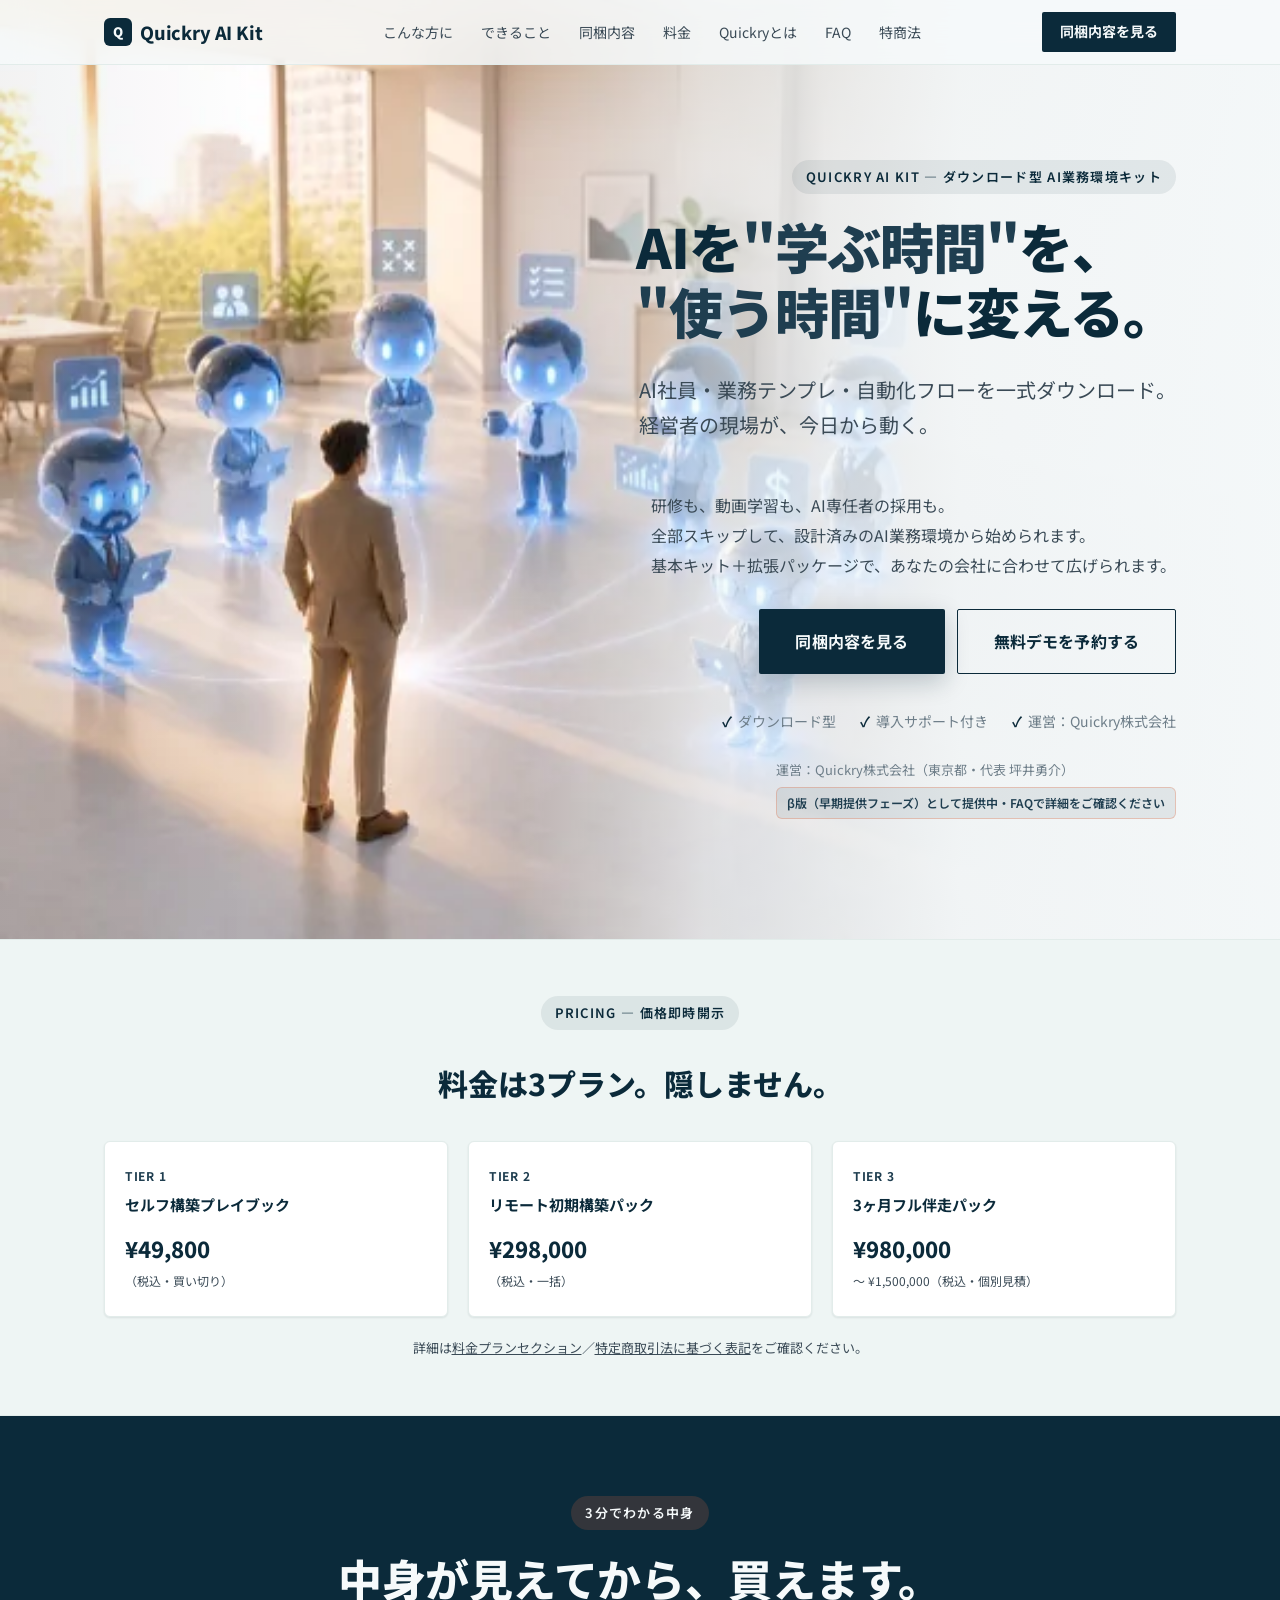
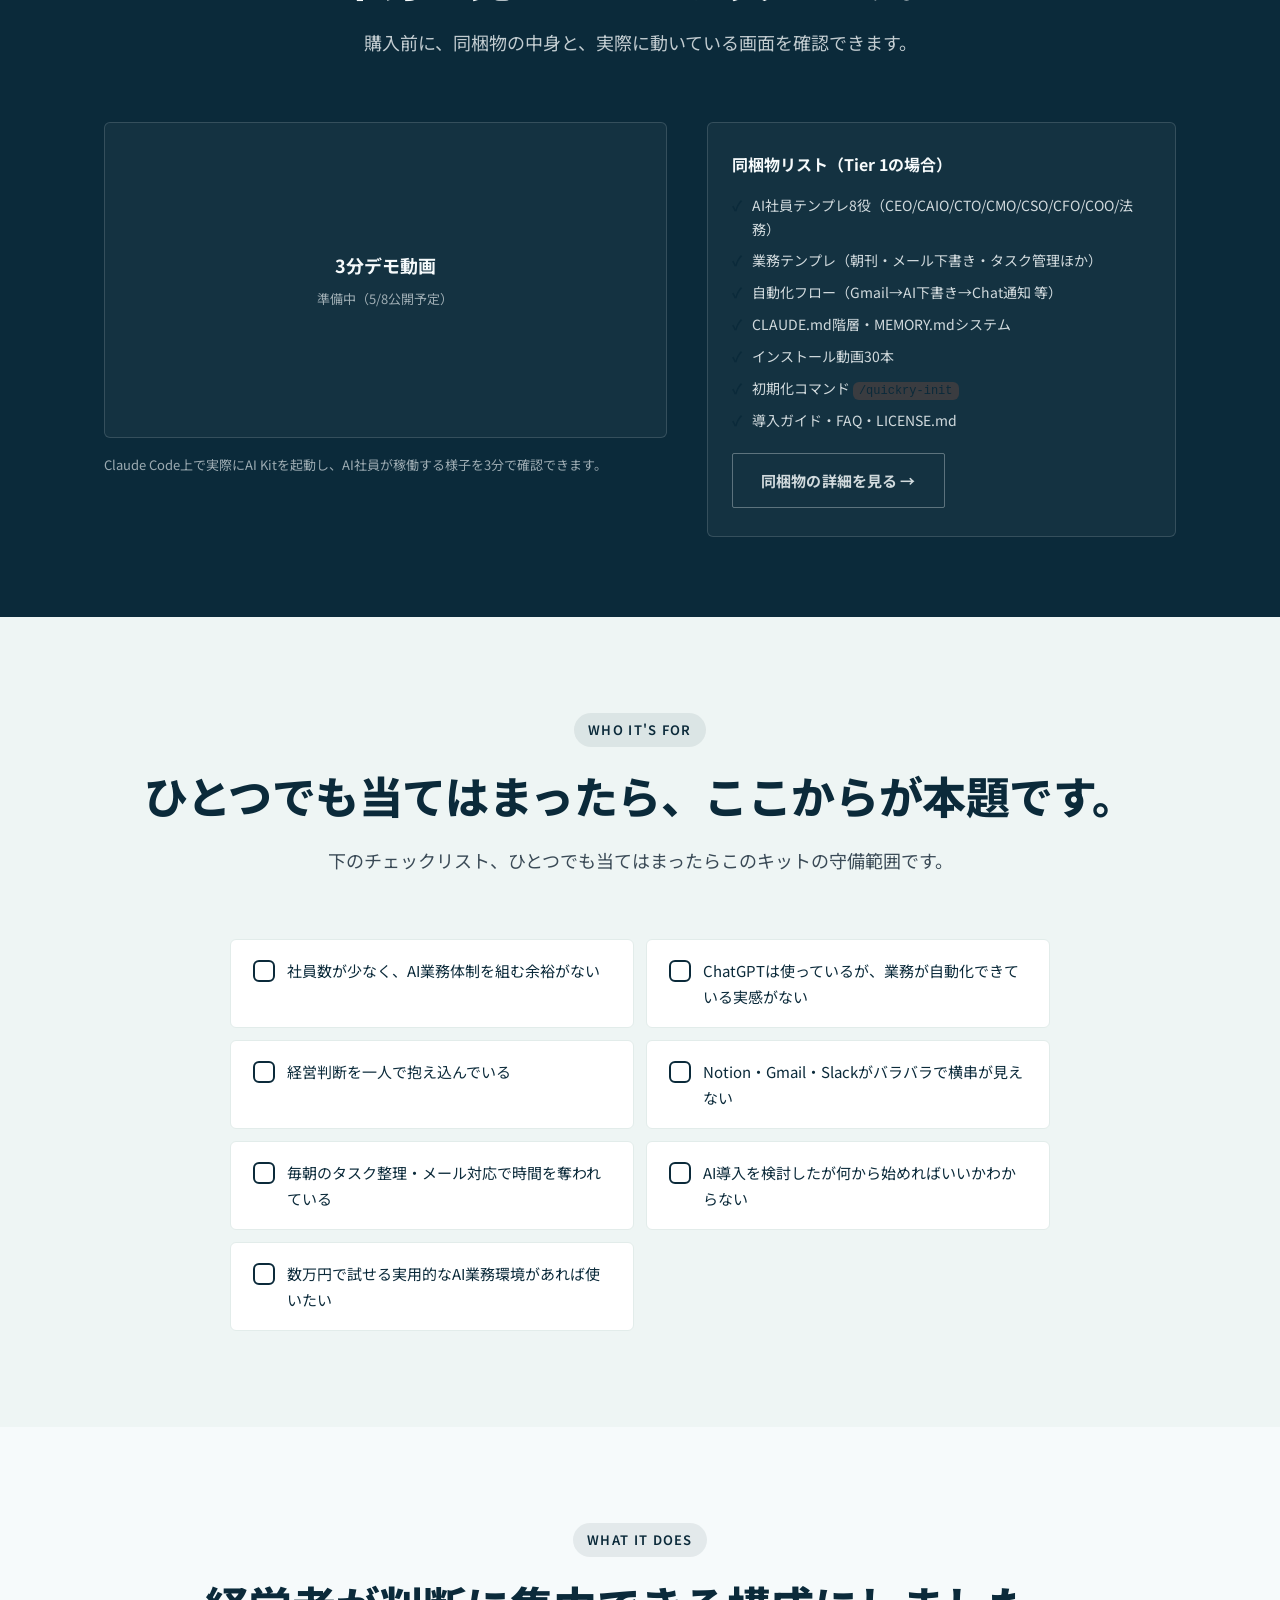
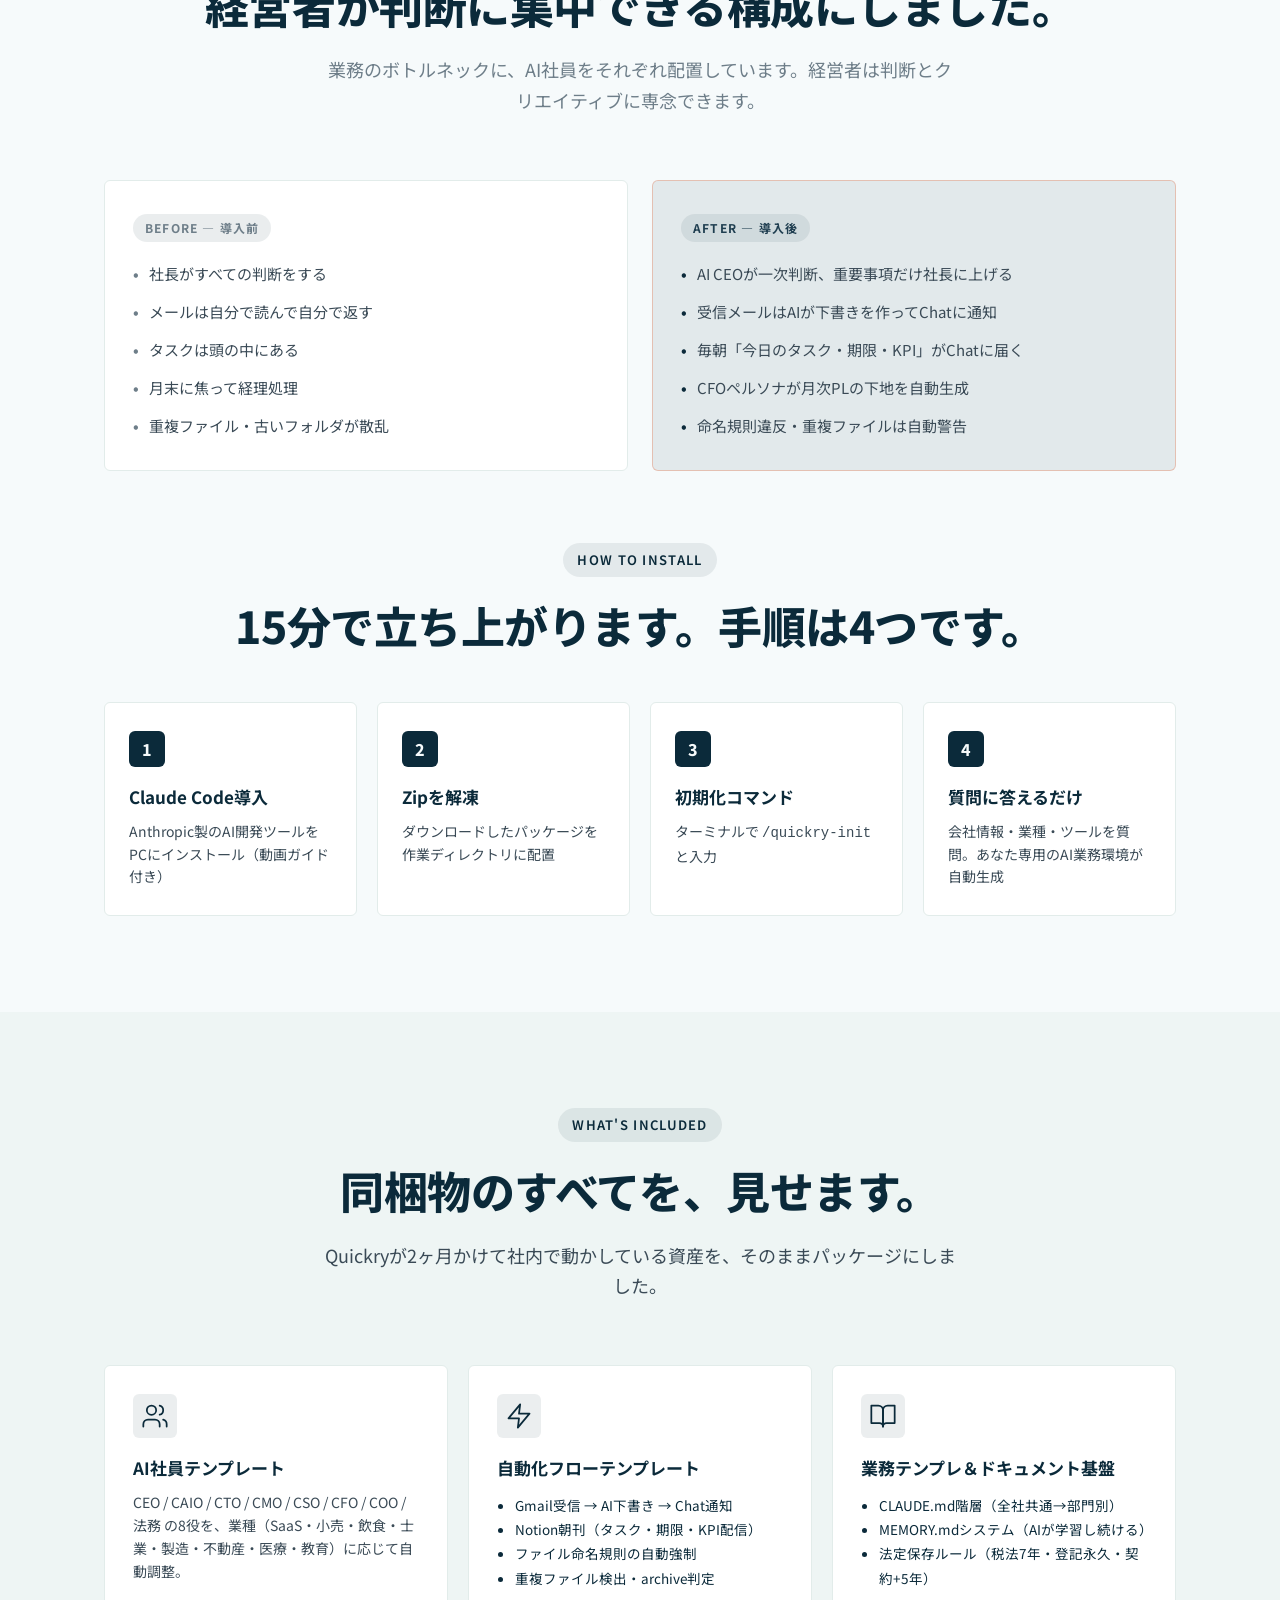
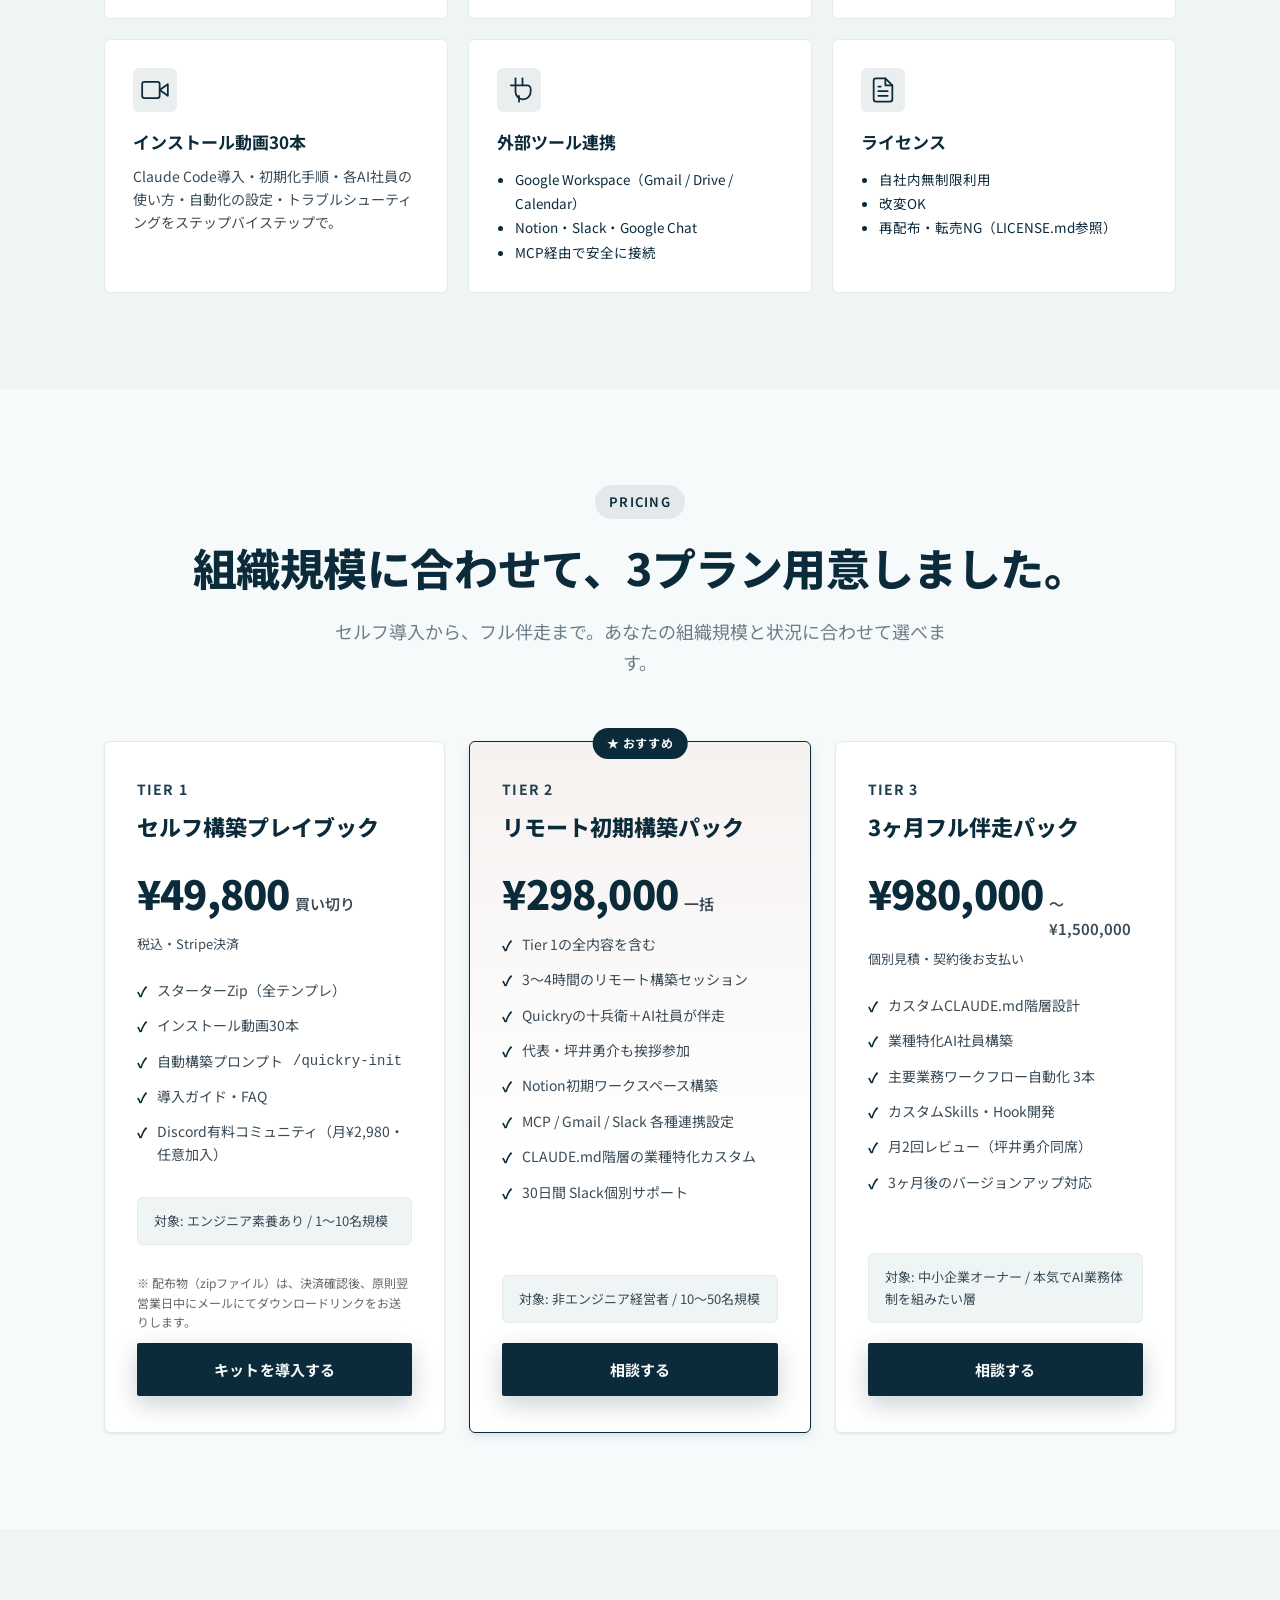
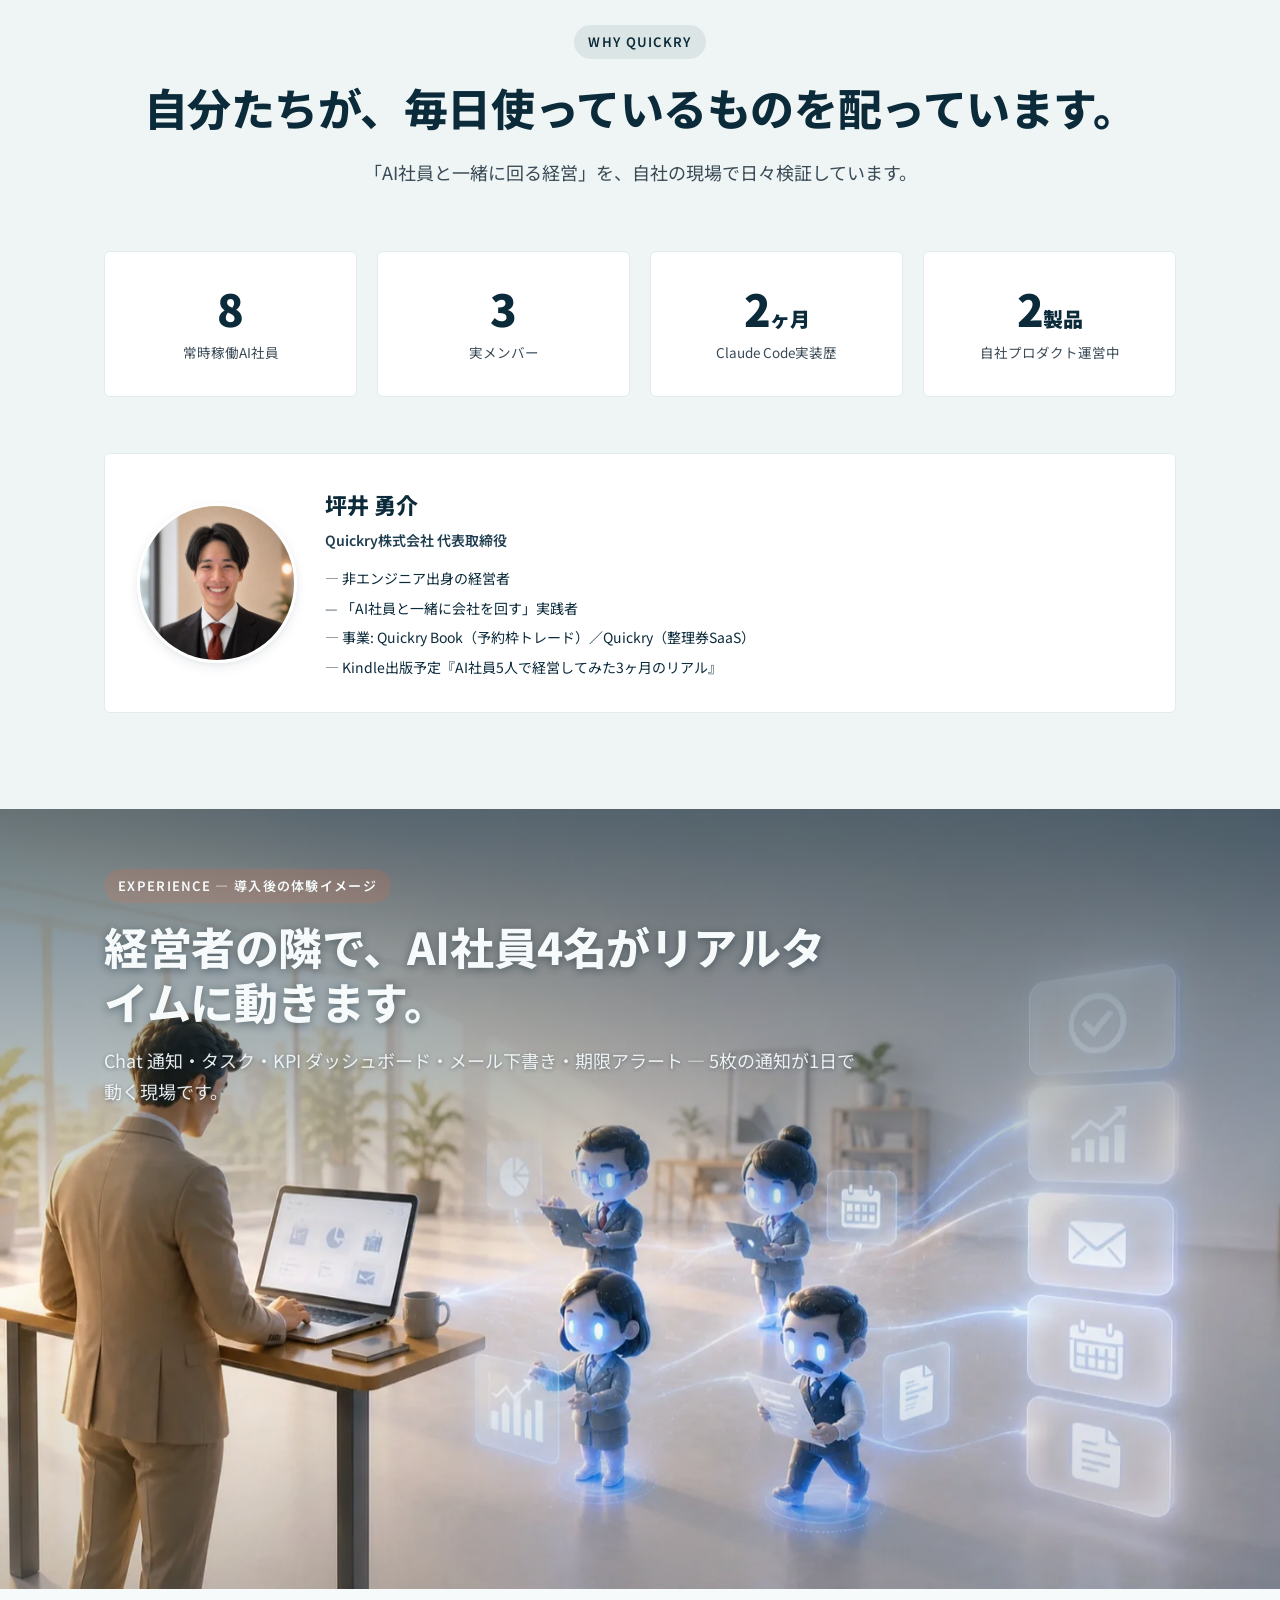
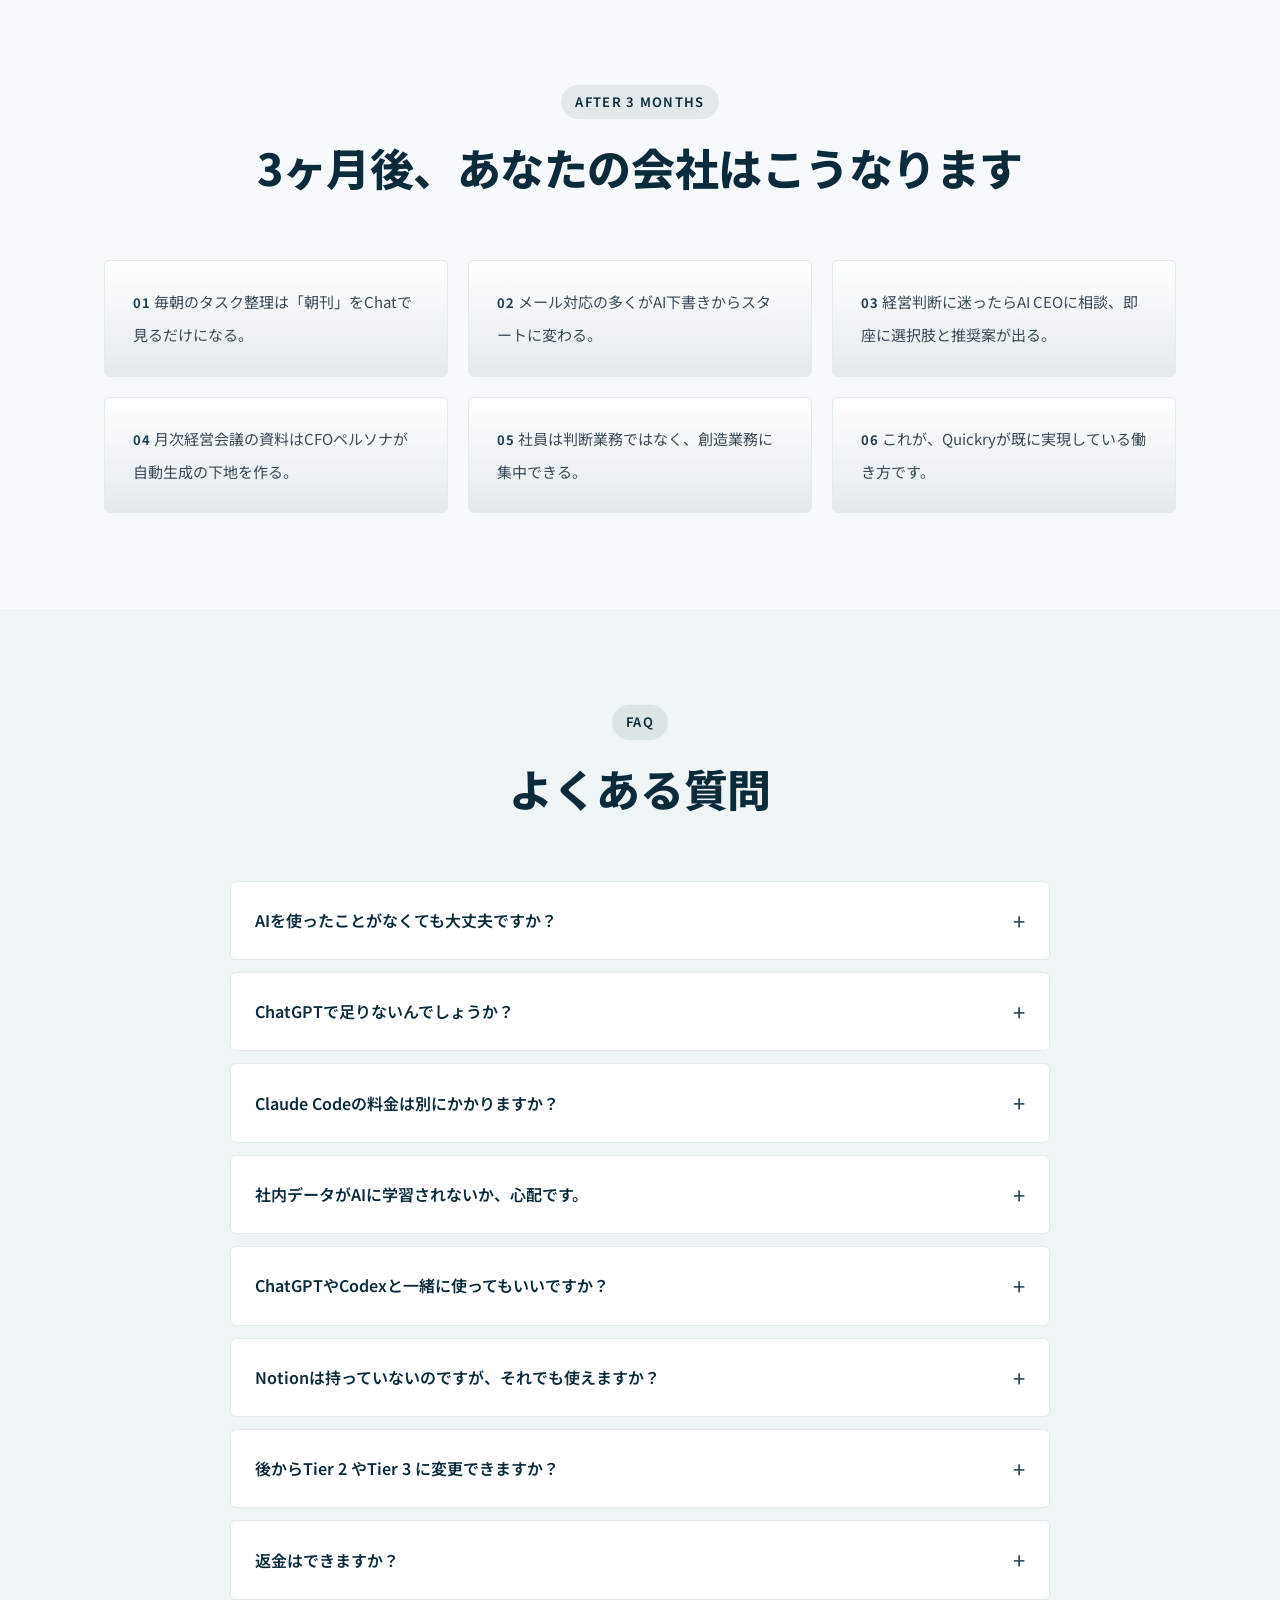
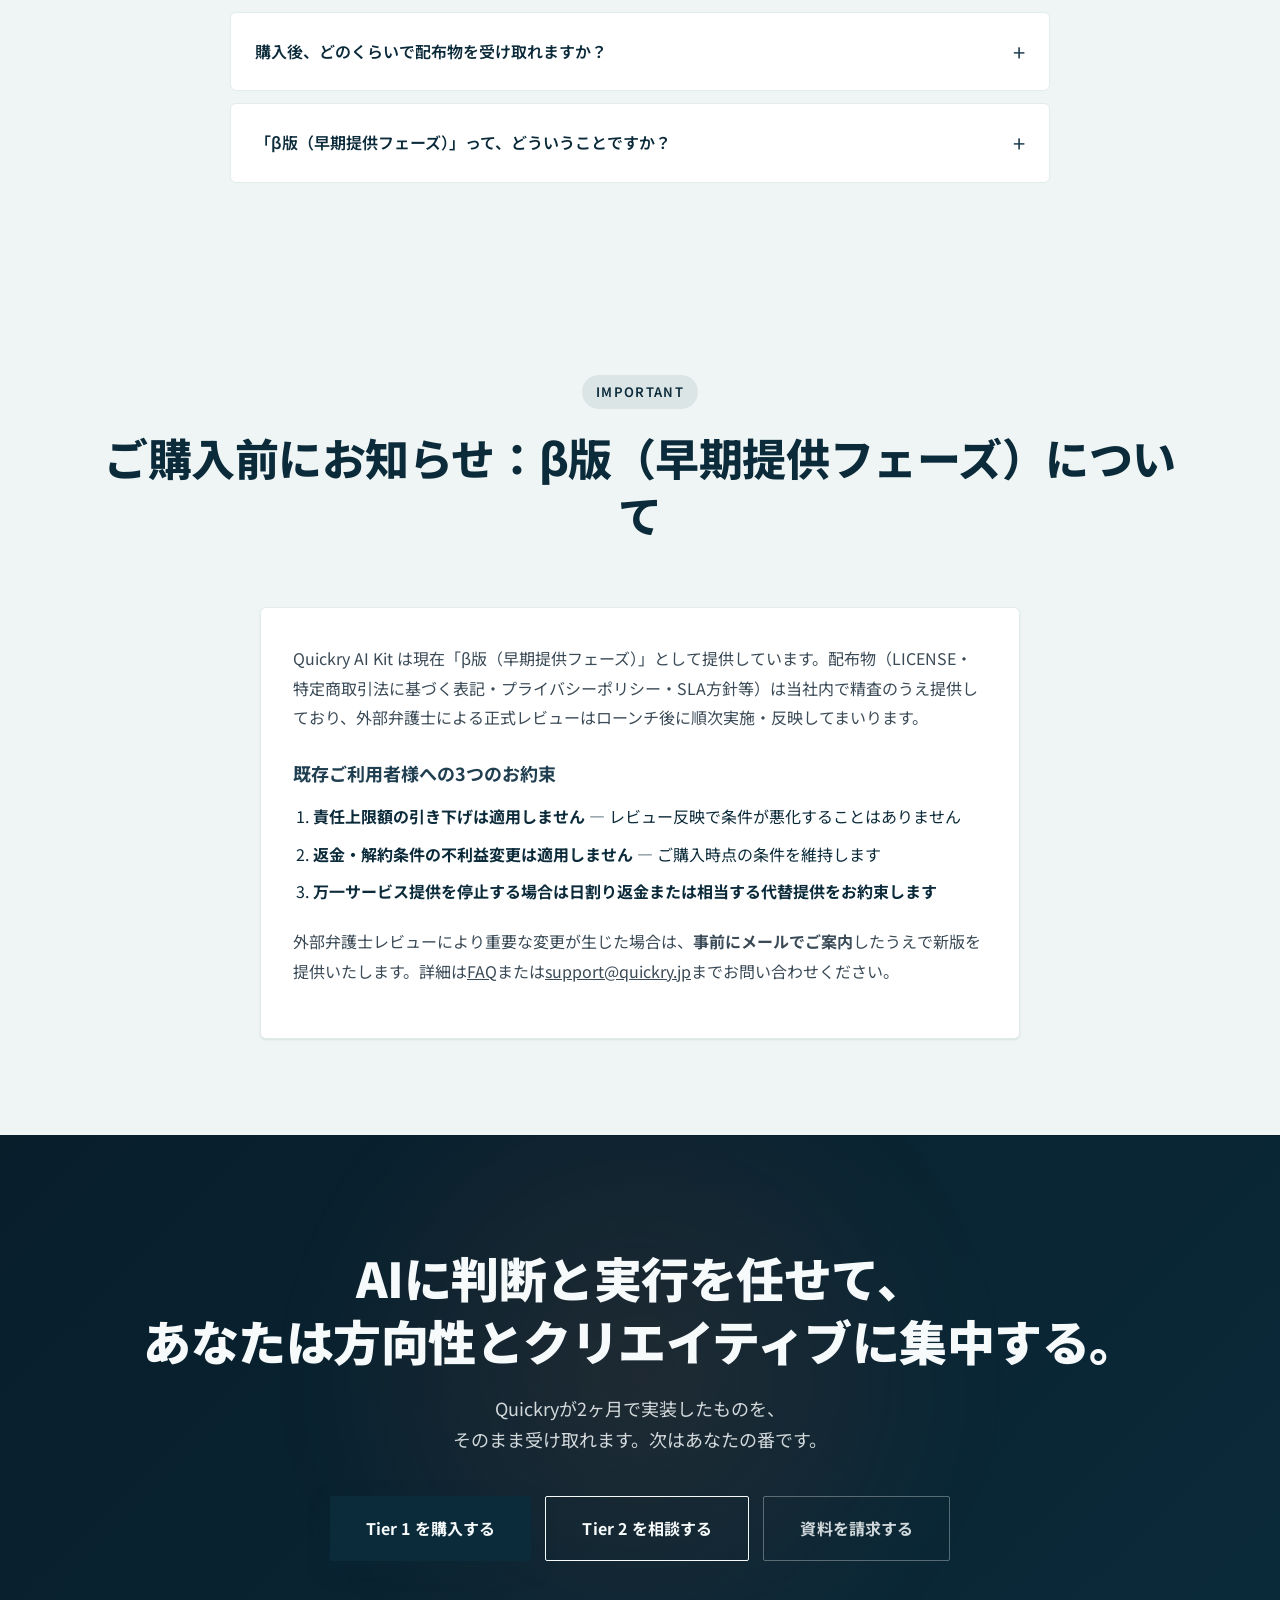
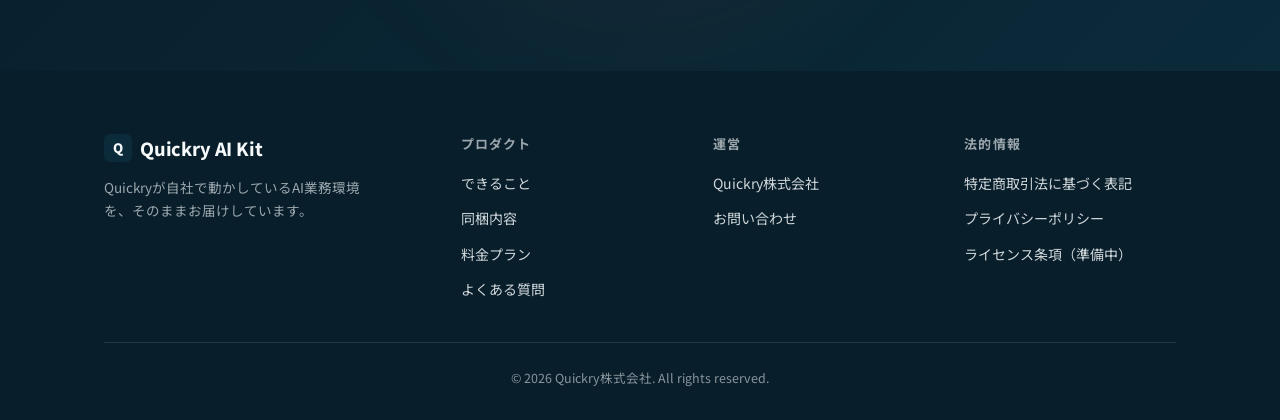
==== commit bbbf9605: "LP: モバイル可読性改善（佐川睦男） - 768/480/380pxブレークポイント追加でスマホ全域カバー - hero-title-line nowrap解除（小型iPhone横はみ出し対策） -" ====
--- a/index.html
+++ b/index.html
@@ -813,26 +813,34 @@
     </footer>
 
     <script>
-      // Nav toggle (mobile)
+      // Nav toggle (mobile) — 2026-05-09 佐川睦男 クラスベースに改修
+      // - inline style直書き → CSSクラス制御（.nav-links.is-open）
+      // - aria-expanded 同期・aria-label切替（a11y）
+      // - メニュー内リンクtap時に自動クローズ
+      // - ESCキーで閉じる
       const navToggle = document.querySelector(".nav-toggle");
       const navLinks = document.querySelector(".nav-links");
-      if (navToggle) {
+      if (navToggle && navLinks) {
+        navToggle.setAttribute("aria-expanded", "false");
+        const closeMenu = () => {
+          navLinks.classList.remove("is-open");
+          navToggle.setAttribute("aria-expanded", "false");
+          navToggle.setAttribute("aria-label", "メニューを開く");
+        };
+        const openMenu = () => {
+          navLinks.classList.add("is-open");
+          navToggle.setAttribute("aria-expanded", "true");
+          navToggle.setAttribute("aria-label", "メニューを閉じる");
+        };
         navToggle.addEventListener("click", () => {
-          if (navLinks.style.display === "flex") {
-            navLinks.style.display = "";
-          } else {
-            navLinks.style.display = "flex";
-            navLinks.style.position = "absolute";
-            navLinks.style.top = "64px";
-            navLinks.style.left = "0";
-            navLinks.style.right = "0";
-            navLinks.style.flexDirection = "column";
-            navLinks.style.background = "var(--color-bg-soft)";
-            navLinks.style.color = "var(--color-text)";
-            navLinks.style.padding = "20px";
-            navLinks.style.borderBottom = "1px solid var(--color-border)";
-            navLinks.style.gap = "14px";
-          }
+          if (navLinks.classList.contains("is-open")) closeMenu();
+          else openMenu();
+        });
+        navLinks.querySelectorAll("a").forEach((a) => {
+          a.addEventListener("click", () => closeMenu());
+        });
+        document.addEventListener("keydown", (e) => {
+          if (e.key === "Escape" && navLinks.classList.contains("is-open")) closeMenu();
         });
       }
 
--- a/style.css
+++ b/style.css
@@ -1891,3 +1891,426 @@
     padding: 40px 20px 56px;
   }
 }
+
+/* ==========================================================
+   Mobile Optimization Pass — 2026-05-09 佐川睦男
+   坪井CEO指示「スマホでも見やすいように」
+   既存media query（900/768/640/420）はそのまま残し、追加で:
+   - 768pxタブレット縦の price-card 1列化
+   - 480px / 380pxの細やかな調整
+   - hero-titleのnowrap解除（小型iPhone対策）
+   - owner-avatar・doc-page余白・タップ領域改善
+   - 横スクロール最終防止
+   - faq summary・hero-title・cta系の可読性
+   ========================================================== */
+
+/* タップ領域の最低保証（iOS HIG 44x44pt・Material 48x48dp） */
+@media (max-width: 900px) {
+  .btn,
+  .nav-cta,
+  .nav-toggle,
+  .faq-item summary {
+    min-height: 44px;
+  }
+
+  /* nav-toggle 自体も44px化 */
+  .nav-toggle {
+    width: 44px;
+    height: 44px;
+  }
+}
+
+/* タブレット縦（641-900px）の見え方改善 */
+@media (max-width: 900px) {
+  /* 価格カード3列は窮屈なので900px以下で1列化（既存はpricing-grid 1fr化のみ） */
+  .pricing-grid {
+    gap: 20px;
+  }
+
+  /* demo-grid 既存768pxで1列化 → タブレット縦でも余裕を持たせるため900pxで1列化 */
+  .demo-grid {
+    grid-template-columns: 1fr;
+    gap: 28px;
+  }
+
+  /* footer 4列 → 2列（既存）に gap・padding 微調整 */
+  .footer-top {
+    padding-bottom: 32px;
+  }
+
+  /* section内padding-soft */
+  .price-quick {
+    padding: 48px 0;
+  }
+}
+
+/* 768px以下: 一般的なスマホ全般 */
+@media (max-width: 768px) {
+  /* hero-title: nowrap外しを"準備"。各行のwhite-spaceは480pxで完全解除する */
+  .hero-title {
+    font-size: clamp(28px, 7vw, 40px);
+    line-height: 1.25;
+  }
+
+  /* hero-desc文字を読みやすく */
+  .hero-desc {
+    font-size: 14.5px;
+    line-height: 1.85;
+  }
+
+  /* 大見出し全般・clamp下限を底上げ */
+  .section-title {
+    font-size: clamp(24px, 5.5vw, 36px);
+    line-height: 1.35;
+  }
+
+  .section-subtitle {
+    font-size: 15px;
+    line-height: 1.7;
+  }
+
+  /* section-head bottom marginタイト化 */
+  .section-head {
+    margin-bottom: 40px;
+  }
+
+  /* nav-brand 文字小さめに */
+  .nav-brand {
+    font-size: 16px;
+  }
+
+  /* checklistを縦1列で詰める */
+  .checklist {
+    grid-template-columns: 1fr;
+    gap: 10px;
+  }
+
+  /* includes・stats・futureもスマホで縦詰め改善 */
+  .includes-grid,
+  .stats-grid,
+  .future-list,
+  .steps {
+    gap: 14px;
+  }
+
+  /* card paddingを少し詰める */
+  .include-card,
+  .step,
+  .future-card,
+  .stat,
+  .ba-card {
+    padding: 24px 20px;
+  }
+
+  /* owner-card サイズ縮小 */
+  .owner-card {
+    padding: 28px 20px;
+  }
+
+  .owner-avatar {
+    width: 120px;
+    height: 120px;
+  }
+
+  /* faq summary タップ領域確保 + 文字サイズ調整 */
+  .faq-item summary {
+    padding: 16px 18px;
+    font-size: 15px;
+    gap: 12px;
+  }
+
+  .faq-body {
+    padding: 0 18px 18px;
+    font-size: 14px;
+    line-height: 1.8;
+  }
+
+  /* doc-page legal/privacy 余白圧縮 */
+  .doc-page {
+    padding: 100px 0 64px;
+  }
+
+  /* doc-table モバイルで横スクロール許可（確実に表示崩れ防止） */
+  .doc-table {
+    display: block;
+    overflow-x: auto;
+    -webkit-overflow-scrolling: touch;
+  }
+
+  .doc-table th,
+  .doc-table td {
+    padding: 12px 14px;
+    font-size: 13.5px;
+  }
+
+  .doc-table th {
+    width: auto;
+    white-space: nowrap;
+  }
+
+  /* hero CTA グループ縦詰め */
+  .hero-cta-group {
+    gap: 10px;
+  }
+
+  /* final-cta padding圧縮 */
+  .final-cta {
+    padding: 80px 0;
+  }
+
+  .final-cta-buttons {
+    flex-direction: column;
+    align-items: stretch;
+    gap: 12px;
+  }
+
+  .final-cta-buttons .btn {
+    width: 100%;
+  }
+
+  /* β告知のpadding圧縮 */
+  #beta-notice .beta-notice-body {
+    padding: 24px 20px;
+  }
+
+  /* price-quick item内padding詰め */
+  .price-quick-item {
+    padding: 20px 18px;
+  }
+
+  /* container padding調整 */
+  .container {
+    padding: 0 18px;
+  }
+
+  /* nav-cta スマホでも控えめ表示（既存640pxでdisplay:noneだが念のため） */
+  .nav-cta {
+    padding: 8px 14px;
+    font-size: 13px;
+  }
+}
+
+/* 480px以下: 小型スマホ・SE系 */
+@media (max-width: 480px) {
+  /* hero-title-line nowrap完全解除 — 小型画面では行が必ず収まるように折り返し許可 */
+  .hero-title-line {
+    white-space: normal;
+  }
+
+  .hero-title {
+    font-size: clamp(26px, 8vw, 34px);
+    line-height: 1.3;
+  }
+
+  .hero-sub {
+    font-size: 15px;
+    line-height: 1.7;
+  }
+
+  .hero-desc {
+    font-size: 13.5px;
+    line-height: 1.85;
+  }
+
+  /* section padding さらに圧縮 */
+  .section {
+    padding: 56px 0;
+  }
+
+  /* hero-overlay padding圧縮 */
+  .hero-inner-overlay {
+    padding: 28px 18px 56px;
+  }
+
+  /* 価格表示の文字サイズ調整 */
+  .price-amount .num {
+    font-size: 30px;
+  }
+
+  .pq-amount {
+    font-size: 20px;
+  }
+
+  /* eyebrow 文字小さめに */
+  .eyebrow {
+    font-size: 12px;
+    padding: 5px 12px;
+  }
+
+  /* btn全般 詰め */
+  .btn {
+    padding: 13px 22px;
+    font-size: 14px;
+  }
+
+  .btn-lg {
+    padding: 15px 24px;
+    font-size: 15px;
+  }
+
+  /* container padding最小 */
+  .container {
+    padding: 0 16px;
+  }
+
+  /* owner-avatar 小型でさらに縮小 */
+  .owner-avatar {
+    width: 100px;
+    height: 100px;
+  }
+
+  .owner-meta h4 {
+    font-size: 19px;
+  }
+
+  /* footer-top 1列（既存640pxで適用済み）の余白調整 */
+  .footer-top {
+    gap: 24px;
+  }
+
+  /* doc-title モバイルで縮小 */
+  .doc-title {
+    font-size: clamp(22px, 6vw, 28px);
+  }
+
+  .doc-wrap h2 {
+    font-size: 19px;
+    margin: 28px 0 10px;
+  }
+
+  .doc-wrap h3 {
+    font-size: 16px;
+  }
+
+  .doc-wrap p,
+  .doc-wrap li {
+    font-size: 14.5px;
+    line-height: 1.85;
+  }
+
+  /* faq-item パディング微調整 */
+  .faq-item summary {
+    padding: 14px 16px;
+    font-size: 14.5px;
+  }
+
+  .faq-body {
+    padding: 0 16px 16px;
+    font-size: 13.5px;
+  }
+}
+
+/* 380px以下: 極小iPhone SE 1st (320px) / 古いAndroid Compact */
+@media (max-width: 380px) {
+  .hero-title {
+    font-size: 24px;
+    line-height: 1.3;
+  }
+
+  .section-title {
+    font-size: 22px;
+    line-height: 1.35;
+  }
+
+  .nav-brand {
+    font-size: 15px;
+  }
+
+  .nav-brand-mark {
+    width: 24px;
+    height: 24px;
+    font-size: 12px;
+  }
+
+  .container {
+    padding: 0 14px;
+  }
+
+  /* 価格num最終調整 */
+  .price-amount .num {
+    font-size: 26px;
+  }
+
+  /* pricing-grid card padding最小 */
+  .price-card {
+    padding: 22px 18px;
+  }
+}
+
+/* 横スクロール最終防止（保険） */
+html,
+body {
+  overflow-x: hidden;
+  max-width: 100%;
+}
+
+/* picture / img / video が親より広がらないことを保証 */
+.hero-bg-picture,
+.experience-bg-picture {
+  max-width: 100%;
+}
+
+/* 長いコードや英単語が画面外に押し出さない・hero-titleのaccent含む */
+.hero-title,
+.section-title,
+.faq-body,
+.doc-wrap,
+.price-name,
+.pq-name {
+  word-break: break-word;
+  overflow-wrap: anywhere;
+}
+
+/* code要素は長すぎる場合に折り返し */
+code {
+  word-break: break-all;
+}
+
+/* fixed header 分のスクロールoffset確保（アンカーリンクでヘッダー隠れ防止） */
+@media (max-width: 900px) {
+  :target {
+    scroll-margin-top: 80px;
+  }
+}
+
+/* ==========================================================
+   Mobile Nav Drawer (.nav-links.is-open)
+   2026-05-09 佐川睦男 — JS inline直書きから CSS クラス制御へ
+   既存 640px の `.nav-links { display: none }` と一貫させ、
+   .is-open 付与時のみフルワイドドロワーで展開
+   ========================================================== */
+@media (max-width: 640px) {
+  .nav-links.is-open {
+    display: flex;
+    position: absolute;
+    top: 64px;
+    left: 0;
+    right: 0;
+    flex-direction: column;
+    align-items: flex-start;
+    background: var(--color-bg-soft);
+    color: var(--color-text);
+    padding: 20px 24px;
+    border-bottom: 1px solid var(--color-border);
+    gap: 4px;
+    box-shadow: var(--shadow-md);
+    z-index: 99;
+  }
+
+  .nav-links.is-open li {
+    width: 100%;
+  }
+
+  .nav-links.is-open a {
+    display: block;
+    width: 100%;
+    padding: 12px 4px;
+    font-size: 15px;
+    color: var(--color-text);
+    border-bottom: 1px solid rgba(11, 42, 58, 0.06);
+  }
+
+  .nav-links.is-open li:last-child a {
+    border-bottom: none;
+  }
+}
